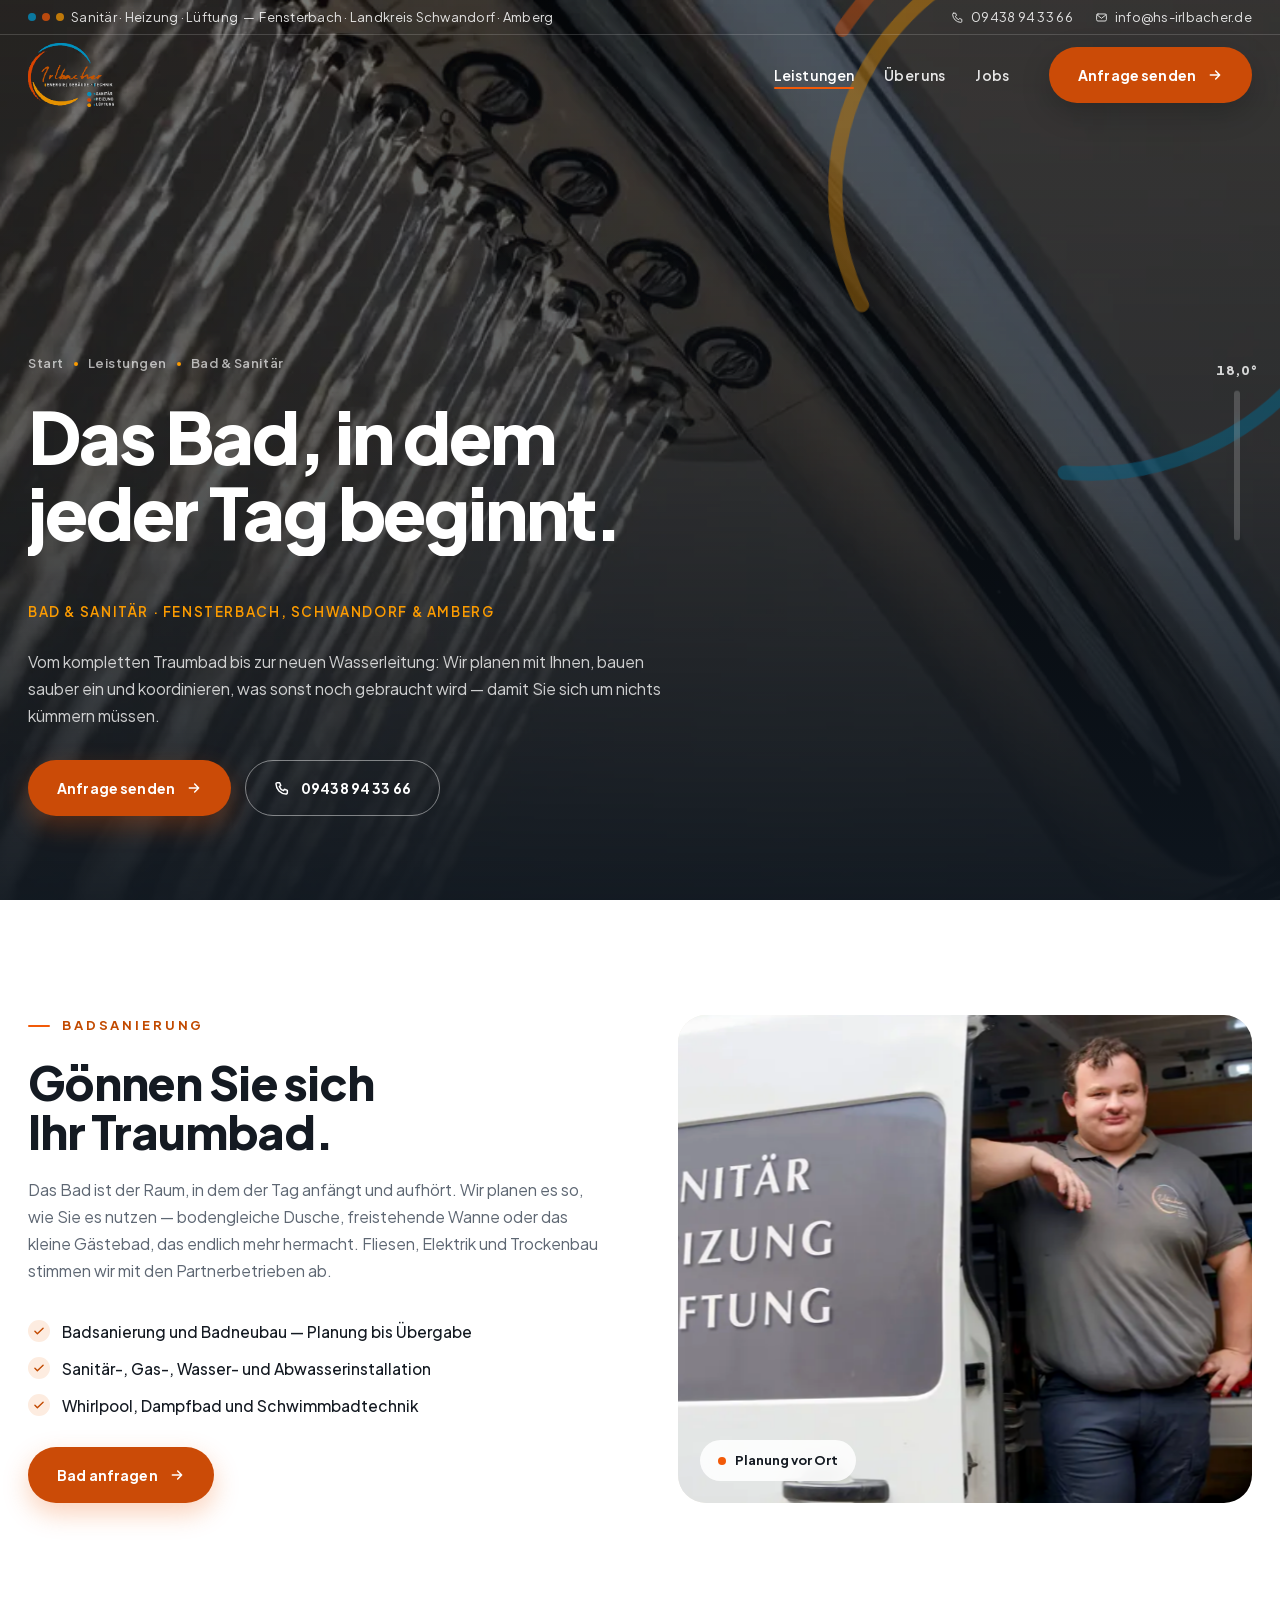
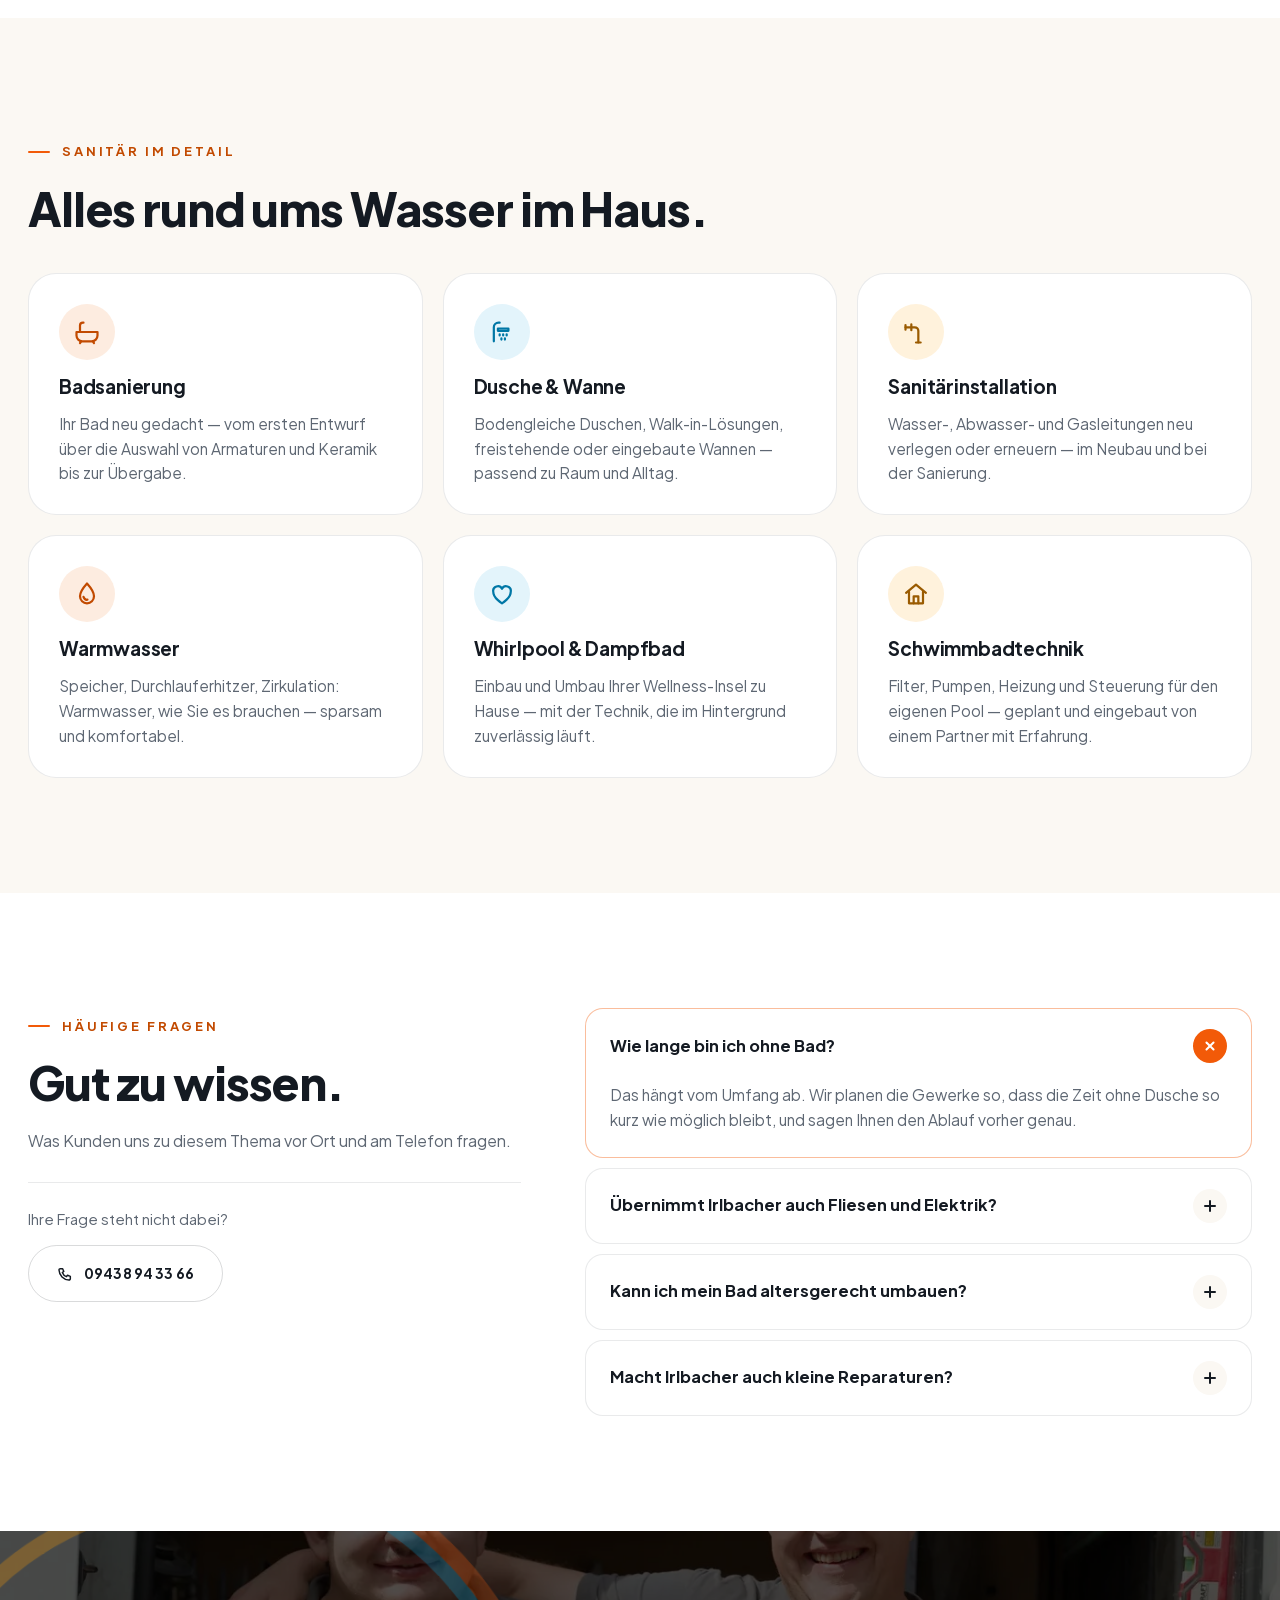
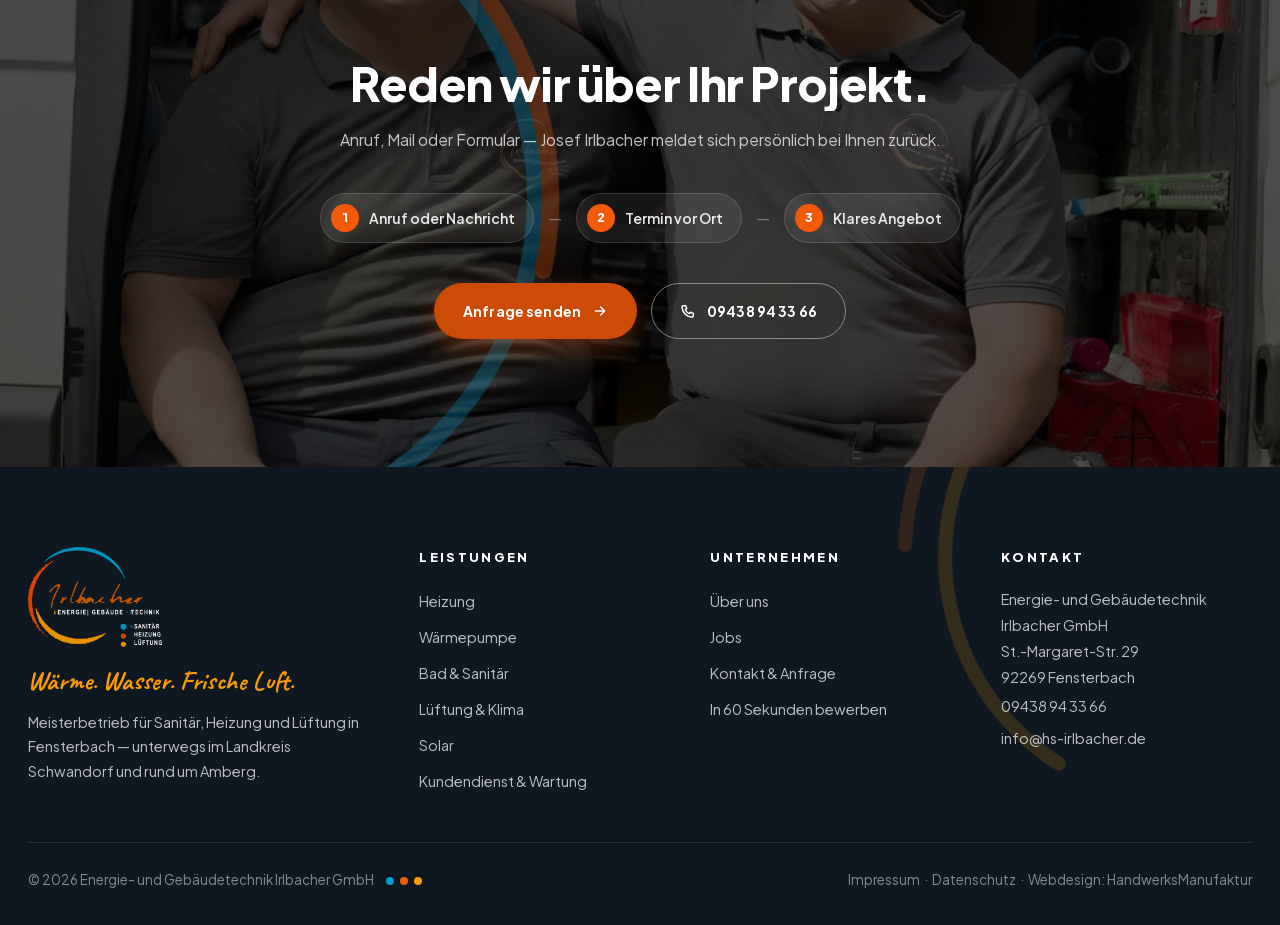
==== bad-sanitaer.html @ 14499683 "Kundenwunsch eingebaut: Livegang Energie & Gebäudetechnik Irlbacher" ====
<!DOCTYPE html>
<html lang="de" class="kein-js">
<head>
<meta charset="UTF-8">
<meta name="viewport" content="width=device-width, initial-scale=1.0">
<title>Badsanierung & Sanitär Fensterbach, Schwandorf | Irlbacher</title>
<meta name="description" content="Bad planen und sanieren, Sanitär-, Gas- und Wasserinstallation, Whirlpool, Dampfbad, Schwimmbadtechnik — Meisterbetrieb Irlbacher, Fensterbach bei Schwandorf.">
<link rel="canonical" href="https://www.hs-irlbacher.de/bad-sanitaer">
<meta property="og:url" content="https://www.hs-irlbacher.de/bad-sanitaer">
<meta property="og:title" content="Badsanierung & Sanitär Fensterbach, Schwandorf | Irlbacher">
<meta property="og:description" content="Bad planen und sanieren, Sanitär-, Gas- und Wasserinstallation, Whirlpool, Dampfbad, Schwimmbadtechnik — Meisterbetrieb Irlbacher, Fensterbach bei Schwandorf.">
<meta property="og:type" content="website">
<meta property="og:image" content="https://www.hs-irlbacher.de/assets/img/team-van.jpg">
<meta name="theme-color" content="#0F1720">
<link rel="icon" type="image/png" sizes="512x512" href="assets/img/favicon.png">
<link rel="apple-touch-icon" href="assets/img/favicon.png">
<link rel="preload" href="assets/fonts/plus-jakarta-sans-800-latin.woff2" as="font" type="font/woff2" crossorigin>  <!-- CLS 27.09.2026: Hero-Schriften vorladen, sonst rutscht der Hero beim Schriftwechsel 65 px -->
<link rel="preload" href="assets/fonts/plus-jakarta-sans-400-latin.woff2" as="font" type="font/woff2" crossorigin>
<link rel="preload" href="assets/fonts/plus-jakarta-sans-700-latin.woff2" as="font" type="font/woff2" crossorigin>
<link rel="preload" href="assets/fonts/caveat-700-latin.woff2" as="font" type="font/woff2" crossorigin>
<link rel="stylesheet" href="assets/fonts.css">
<link rel="stylesheet" href="styles.css">
<script type="application/ld+json">{"@context": "https://schema.org", "@type": ["HVACBusiness", "Plumber"], "name": "Energie- und Gebäudetechnik Irlbacher GmbH", "legalName": "Energie- und Gebäudetechnik Irlbacher GmbH", "vatID": "DE455767718", "url": "https://www.hs-irlbacher.de/", "telephone": "+49 9438 943366", "email": "info@hs-irlbacher.de", "image": "https://www.hs-irlbacher.de/assets/img/team-van.jpg", "address": {"@type": "PostalAddress", "streetAddress": "St.-Margaret-Str. 29", "postalCode": "92269", "addressLocality": "Fensterbach", "addressRegion": "Bayern", "addressCountry": "DE"}, "geo": {"@type": "GeoCoordinates", "latitude": 49.44, "longitude": 12.05}, "areaServed": [{"@type": "City", "name": "Fensterbach"}, {"@type": "City", "name": "Schwandorf"}, {"@type": "City", "name": "Amberg"}, {"@type": "City", "name": "Nabburg"}, {"@type": "City", "name": "Schwarzenfeld"}, {"@type": "City", "name": "Wernberg-Köblitz"}, {"@type": "City", "name": "Hirschau"}, {"@type": "City", "name": "Pfreimd"}], "openingHoursSpecification": [{"@type": "OpeningHoursSpecification", "dayOfWeek": ["Monday", "Tuesday", "Wednesday", "Thursday"], "opens": "07:00", "closes": "16:00"}, {"@type": "OpeningHoursSpecification", "dayOfWeek": "Friday", "opens": "07:00", "closes": "13:00"}], "knowsAbout": ["Heizung", "Wärmepumpe", "Sanitär", "Badsanierung", "Lüftung", "Klimatechnik", "Solarthermie", "Kundendienst"]}</script><script type="application/ld+json">{"@context": "https://schema.org", "@type": "FAQPage", "mainEntity": [{"@type": "Question", "name": "Wie lange bin ich ohne Bad?", "acceptedAnswer": {"@type": "Answer", "text": "Das hängt vom Umfang ab. Wir planen die Gewerke so, dass die Zeit ohne Dusche so kurz wie möglich bleibt, und sagen Ihnen den Ablauf vorher genau."}}, {"@type": "Question", "name": "Übernimmt Irlbacher auch Fliesen und Elektrik?", "acceptedAnswer": {"@type": "Answer", "text": "Wir koordinieren die Partnerbetriebe für Fliesen, Elektrik und Trockenbau, damit Sie einen Ansprechpartner haben. Die Sanitär- und Heizungsarbeiten machen wir selbst."}}, {"@type": "Question", "name": "Kann ich mein Bad altersgerecht umbauen?", "acceptedAnswer": {"@type": "Answer", "text": "Ja — bodengleiche Dusche, Haltegriffe, rutschhemmende Böden und passende Sitzhöhen planen wir mit ein, wenn Sie das möchten."}}, {"@type": "Question", "name": "Macht Irlbacher auch kleine Reparaturen?", "acceptedAnswer": {"@type": "Answer", "text": "Ja. Tropfender Hahn, defekte Spülung, verstopfter Abfluss — unser Kundendienst kommt auch für die kleinen Dinge."}}]}</script>
<script>try{if(sessionStorage.getItem('irl-wipe'))document.documentElement.classList.add('ankunft')}catch(e){}</script>
</head>
<body>
<div class="wipe" aria-hidden="true"></div>
<div class="thermo" aria-hidden="true"><b>18,0°</b><div class="thermo-rohr"><i></i></div></div>
<header>
  <div class="topbar"><div class="wrap">
    <span class="links"><span class="drei"><i style="background:var(--blau)"></i><i style="background:var(--orange)"></i><i style="background:var(--gelb)"></i></span>Sanitär · Heizung · Lüftung &nbsp;—&nbsp; Fensterbach · Landkreis Schwandorf · Amberg</span>
    <div class="rechts"><a href="tel:+499438943366"><svg viewBox="0 0 24 24" aria-hidden="true" class=""><path d="M5 4h3.5l1.7 4.2-2.2 1.6a10 10 0 0 0 6.2 6.2l1.6-2.2L20 15.5V19a2 2 0 0 1-2.1 2A15.5 15.5 0 0 1 3 6.1 2 2 0 0 1 5 4z"/></svg>09438 94 33 66</a><a href="mailto:info@hs-irlbacher.de"><svg viewBox="0 0 24 24" aria-hidden="true" class=""><rect x="3" y="5.5" width="18" height="13" rx="2.5"/><path d="m3.5 7 8.5 6.5L20.5 7"/></svg>info@hs-irlbacher.de</a></div>
  </div></div>
  <div class="wrap kopf">
    <a class="logo" href="./" aria-label="Energie- und Gebäudetechnik Irlbacher GmbH — Startseite"><img decoding="async" class="hell" src="assets/opt/img-logo-hell-480.webp" alt="" aria-hidden="true"><img decoding="async" class="dunkel" src="assets/opt/img-logo-480.webp" alt="Irlbacher — Energie · Gebäude · Technik, Fensterbach"></a>
    <nav class="haupt"><div class="hat-menu"><a href="leistungen" class="aktiv">Leistungen</a><div class="drop"><div class="drop-innen"><a href="heizung"><svg viewBox="0 0 24 24" aria-hidden="true" class=""><g class="flamme"><path d="M12 3c1.2 3.2 4.5 4.8 4.5 9.3A4.5 4.5 0 0 1 7.5 12.3c0-2.2 1.1-3.3 1.3-3.6.1 1.4.8 2.5 2 2.7C10.4 8.6 10 5.8 12 3z"/></g><path d="M10.6 16.4c0 1.2.6 2 1.4 2s1.4-.8 1.4-2c0-1-.9-1.9-1.4-2.6-.5.7-1.4 1.6-1.4 2.6z"/></svg><span>Heizung</span></a><a href="waermepumpe"><svg viewBox="0 0 24 24" aria-hidden="true" class=""><path d="M10 4.5a2 2 0 0 1 4 0v9.2a4 4 0 1 1-4 0z"/><path d="M12 9v6.5"/><circle cx="12" cy="17" r="1"/></svg><span>Wärmepumpe</span></a><a href="bad-sanitaer"><svg viewBox="0 0 24 24" aria-hidden="true" class=""><path d="M12 3s6 6.6 6 11a6 6 0 0 1-12 0c0-4.4 6-11 6-11z"/><path class="welle" d="M9 14.5c.6 1.8 2 2.6 3.4 2.4"/></svg><span>Bad &amp; Sanitär</span></a><a href="lueftung-klima"><svg viewBox="0 0 24 24" aria-hidden="true" class=""><path class="luft" d="M3 8h11.5a2.75 2.75 0 1 0-2.6-3.6"/><path class="luft" d="M3 12.5h15.5a2.75 2.75 0 1 1-2.6 3.6"/><path class="luft" d="M3 17h8"/></svg><span>Lüftung &amp; Klima</span></a><a href="solar"><svg viewBox="0 0 24 24" aria-hidden="true" class=""><circle cx="12" cy="12" r="4"/><path d="M12 2.5v2.2M12 19.3v2.2M2.5 12h2.2M19.3 12h2.2M5.3 5.3l1.5 1.5M17.2 17.2l1.5 1.5M5.3 18.7l1.5-1.5M17.2 6.8l1.5-1.5"/></svg><span>Solar</span></a><a href="kundendienst-wartung"><svg viewBox="0 0 24 24" aria-hidden="true" class=""><path d="M14.5 6.5a4 4 0 0 0-5.3 4.9L3 17.6 6.4 21l6.2-6.2a4 4 0 0 0 4.9-5.3l-2.7 2.7-2-2 2.7-2.7z"/></svg><span>Kundendienst &amp; Wartung</span></a><a class="drop-alle" href="leistungen">Alle Leistungen <svg viewBox="0 0 24 24" aria-hidden="true" class=""><path d="M5 12h14M13 6l6 6-6 6"/></svg></a></div></div></div><a href="ueber-uns">Über uns</a><a href="jobs">Jobs</a></nav>
    <button class="menu-knopf" aria-label="Menü" aria-expanded="false"><span></span><span></span></button>
    <a class="btn btn-orange" href="kontakt"><span>Anfrage senden</span><svg viewBox="0 0 24 24" aria-hidden="true" class=""><path d="M5 12h14M13 6l6 6-6 6"/></svg></a>
  </div>
</header>
<div class="menu-flaeche" hidden><a href="./">Start</a><a href="leistungen">Leistungen</a><div class="mob-leistungen"><a href="heizung">Heizung</a><a href="waermepumpe">Wärmepumpe</a><a href="bad-sanitaer">Bad &amp; Sanitär</a><a href="lueftung-klima">Lüftung &amp; Klima</a><a href="solar">Solar</a><a href="kundendienst-wartung">Kundendienst &amp; Wartung</a></div><a href="ueber-uns">Über uns</a><a href="jobs">Jobs</a><a class="cta" href="kontakt">Anfrage senden</a><div class="ring menu-ring"><svg viewBox="0 0 400 400" aria-hidden="true"><circle class="b" cx="200" cy="200" r="176" stroke-width="9" stroke-dasharray="464.5 1105.8" transform="rotate(-150 200 200)" data-bogen="0.42"/><circle class="o" cx="200" cy="200" r="184" stroke-width="9" stroke-dasharray="508.7 1156.1" transform="rotate(120 200 200)" data-bogen="0.44"/><circle class="g" cx="200" cy="200" r="158" stroke-width="9" stroke-dasharray="357.4 992.7" transform="rotate(60 200 200)" data-bogen="0.36"/></svg></div></div>
<div class="hero-u">
  <div class="hero-medien"><video poster="assets/opt/img-poster-bad-960.webp" muted loop playsinline autoplay preload="metadata"><source src="assets/opt/video-bad-m.mp4" media="(max-width: 760px)" type="video/mp4"><source src="assets/opt/video-bad.mp4" type="video/mp4"></video></div>
  <div class="ring"><svg viewBox="0 0 400 400" aria-hidden="true"><circle class="b" cx="200" cy="200" r="176" stroke-width="9" stroke-dasharray="464.5 1105.8" transform="rotate(-150 200 200)" data-bogen="0.42"/><circle class="o" cx="200" cy="200" r="184" stroke-width="9" stroke-dasharray="508.7 1156.1" transform="rotate(120 200 200)" data-bogen="0.44"/><circle class="g" cx="200" cy="200" r="158" stroke-width="9" stroke-dasharray="357.4 992.7" transform="rotate(60 200 200)" data-bogen="0.36"/></svg></div>
  <div class="wrap hero-inhalt">
    <nav class="krumen" aria-label="Sie sind hier"><a href="./">Start</a><i></i><a href="leistungen">Leistungen</a><i></i><span>Bad & Sanitär</span></nav>
    <h1>Das Bad, in dem jeder Tag&nbsp;beginnt.<span class="h1-ort">Bad & Sanitär · Fensterbach, Schwandorf & Amberg</span></h1>
    <p class="sub">Vom kompletten Traumbad bis zur neuen Wasserleitung: Wir planen mit Ihnen, bauen sauber ein und koordinieren, was sonst noch gebraucht wird — damit Sie sich um nichts kümmern müssen.</p>
    <div class="hero-cta"><a class="btn btn-orange" href="kontakt"><span>Anfrage senden</span><svg viewBox="0 0 24 24" aria-hidden="true" class=""><path d="M5 12h14M13 6l6 6-6 6"/></svg></a><a class="btn btn-linie" href="tel:+499438943366"><svg viewBox="0 0 24 24" aria-hidden="true" class=""><path d="M5 4h3.5l1.7 4.2-2.2 1.6a10 10 0 0 0 6.2 6.2l1.6-2.2L20 15.5V19a2 2 0 0 1-2.1 2A15.5 15.5 0 0 1 3 6.1 2 2 0 0 1 5 4z"/></svg><span>09438 94 33 66</span></a></div>
  </div>
</div>

<section><div class="wrap duo">
  <div class="rev"><span class="kicker">Badsanierung</span><h2>Gönnen Sie sich Ihr&nbsp;Traumbad.</h2><p class="sub" style="margin-bottom:14px">Das Bad ist der Raum, in dem der Tag anfängt und aufhört. Wir planen es so, wie Sie es nutzen — bodengleiche Dusche, freistehende Wanne oder das kleine Gästebad, das endlich mehr hermacht. Fliesen, Elektrik und Trockenbau stimmen wir mit den Partnerbetrieben ab.</p><ul class="haken"><li><svg viewBox="0 0 24 24" aria-hidden="true" class=""><path d="m5 12.5 4.2 4.2L19 7.2"/></svg>Badsanierung und Badneubau — Planung bis Übergabe</li><li><svg viewBox="0 0 24 24" aria-hidden="true" class=""><path d="m5 12.5 4.2 4.2L19 7.2"/></svg>Sanitär-, Gas-, Wasser- und Abwasserinstallation</li><li><svg viewBox="0 0 24 24" aria-hidden="true" class=""><path d="m5 12.5 4.2 4.2L19 7.2"/></svg>Whirlpool, Dampfbad und Schwimmbadtechnik</li></ul><div><a class="btn btn-orange" href="kontakt"><span>Bad anfragen</span><svg viewBox="0 0 24 24" aria-hidden="true" class=""><path d="M5 12h14M13 6l6 6-6 6"/></svg></a></div></div>
  <div class="duo-bild rev iris para"><div class="duo-marke"><i></i>Planung vor Ort</div><img decoding="async" srcset="assets/opt/img-van-tuer-640.webp 640w, assets/opt/img-van-tuer-960.webp 960w, assets/opt/img-van-tuer-1400.webp 1400w" sizes="(max-width: 760px) 100vw, 70vw" class="foto" src="assets/opt/img-van-tuer-1400.webp" alt="Matthias Zenger am Firmenwagen mit Sanitär-, Heizung- und Lüftung-Beschriftung — Irlbacher GmbH, Fensterbach"></div>
</div></section>
<section class="creme"><div class="wrap">
  <div class="rev" style="max-width:62ch;margin-bottom:40px"><span class="kicker">Sanitär im Detail</span><h2>Alles rund ums Wasser im&nbsp;Haus.</h2></div>
  <div class="karten"><div class="karte rev rev-0 "><div class="karte-icon"><svg viewBox="0 0 24 24" aria-hidden="true" class=""><path d="M3 12h18v3a5 5 0 0 1-5 5H8a5 5 0 0 1-5-5z"/><path d="M6 12V6.5A2.5 2.5 0 0 1 8.5 4H9M7 20l-1 1.5M17 20l1 1.5"/></svg></div><h3>Badsanierung</h3><p>Ihr Bad neu gedacht — vom ersten Entwurf über die Auswahl von Armaturen und Keramik bis zur Übergabe.</p></div><div class="karte rev rev-1 blau"><div class="karte-icon"><svg viewBox="0 0 24 24" aria-hidden="true" class=""><path d="M5 20V8a4 4 0 0 1 4-4h1"/><path d="M8.5 9h9v2h-9z"/><path d="M10 14v1M13 14v1M16 14v1M11.5 17.5v1M14.5 17.5v1"/></svg></div><h3>Dusche &amp;&nbsp;Wanne</h3><p>Bodengleiche Duschen, Walk-in-Lösungen, freistehende oder eingebaute Wannen — passend zu Raum und Alltag.</p></div><div class="karte rev rev-2 gelb"><div class="karte-icon"><svg viewBox="0 0 24 24" aria-hidden="true" class=""><path d="M3 8h8a3 3 0 0 1 3 3v10"/><path d="M3 6v4M12 21h4M8 5.5v5"/></svg></div><h3>Sanitärinstallation</h3><p>Wasser-, Abwasser- und Gasleitungen neu verlegen oder erneuern — im Neubau und bei der Sanierung.</p></div><div class="karte rev rev-0 "><div class="karte-icon"><svg viewBox="0 0 24 24" aria-hidden="true" class=""><path d="M12 3s6 6.6 6 11a6 6 0 0 1-12 0c0-4.4 6-11 6-11z"/><path class="welle" d="M9 14.5c.6 1.8 2 2.6 3.4 2.4"/></svg></div><h3>Warmwasser</h3><p>Speicher, Durchlauferhitzer, Zirkulation: Warmwasser, wie Sie es brauchen — sparsam und komfortabel.</p></div><div class="karte rev rev-1 blau"><div class="karte-icon"><svg viewBox="0 0 24 24" aria-hidden="true" class=""><path d="M12 20s-7.5-4.5-7.5-10A4 4 0 0 1 12 7.5 4 4 0 0 1 19.5 10c0 5.5-7.5 10-7.5 10z"/></svg></div><h3>Whirlpool &amp;&nbsp;Dampfbad</h3><p>Einbau und Umbau Ihrer Wellness-Insel zu Hause — mit der Technik, die im Hintergrund zuverlässig läuft.</p></div><div class="karte rev rev-2 gelb"><div class="karte-icon"><svg viewBox="0 0 24 24" aria-hidden="true" class=""><path d="m3.5 11 8.5-7 8.5 7"/><path d="M6 10v10h12V10"/><path d="M10 20v-6h4v6"/></svg></div><h3>Schwimmbadtechnik</h3><p>Filter, Pumpen, Heizung und Steuerung für den eigenen Pool — geplant und eingebaut von einem Partner mit Erfahrung.</p></div></div>
</div></section>

<section><div class="wrap faq-duo">
  <div class="faq-kopf rev"><span class="kicker">Häufige Fragen</span><h2>Gut zu&nbsp;wissen.</h2><p class="sub">Was Kunden uns zu diesem Thema vor Ort und am Telefon fragen.</p>
    <div class="faq-anruf"><p>Ihre Frage steht nicht dabei?</p><a class="btn btn-hell" href="tel:+499438943366"><svg viewBox="0 0 24 24" aria-hidden="true" class=""><path d="M5 4h3.5l1.7 4.2-2.2 1.6a10 10 0 0 0 6.2 6.2l1.6-2.2L20 15.5V19a2 2 0 0 1-2.1 2A15.5 15.5 0 0 1 3 6.1 2 2 0 0 1 5 4z"/></svg><span>09438 94 33 66</span></a></div></div>
  <div class="rev rev-1"><div class="faq"><div class="faq-eintrag auf"><button class="faq-frage" aria-expanded="true">Wie lange bin ich ohne Bad?<i></i></button><div class="faq-antwort"><p>Das hängt vom Umfang ab. Wir planen die Gewerke so, dass die Zeit ohne Dusche so kurz wie möglich bleibt, und sagen Ihnen den Ablauf vorher genau.</p></div></div><div class="faq-eintrag"><button class="faq-frage" aria-expanded="false">Übernimmt Irlbacher auch Fliesen und Elektrik?<i></i></button><div class="faq-antwort"><p>Wir koordinieren die Partnerbetriebe für Fliesen, Elektrik und Trockenbau, damit Sie einen Ansprechpartner haben. Die Sanitär- und Heizungsarbeiten machen wir selbst.</p></div></div><div class="faq-eintrag"><button class="faq-frage" aria-expanded="false">Kann ich mein Bad altersgerecht umbauen?<i></i></button><div class="faq-antwort"><p>Ja — bodengleiche Dusche, Haltegriffe, rutschhemmende Böden und passende Sitzhöhen planen wir mit ein, wenn Sie das möchten.</p></div></div><div class="faq-eintrag"><button class="faq-frage" aria-expanded="false">Macht Irlbacher auch kleine Reparaturen?<i></i></button><div class="faq-antwort"><p>Ja. Tropfender Hahn, defekte Spülung, verstopfter Abfluss — unser Kundendienst kommt auch für die kleinen Dinge.</p></div></div></div></div>
</div></section>
<div class="cta">
  <div class="cta-bg" style="background-image:url('assets/opt/img-team-sitzen-1400.webp')"></div>
  <div class="ring"><svg viewBox="0 0 400 400" aria-hidden="true"><circle class="b" cx="200" cy="200" r="176" stroke-width="9" stroke-dasharray="464.5 1105.8" transform="rotate(-150 200 200)" data-bogen="0.42"/><circle class="o" cx="200" cy="200" r="184" stroke-width="9" stroke-dasharray="508.7 1156.1" transform="rotate(120 200 200)" data-bogen="0.44"/><circle class="g" cx="200" cy="200" r="158" stroke-width="9" stroke-dasharray="357.4 992.7" transform="rotate(60 200 200)" data-bogen="0.36"/></svg></div>
  <div class="wrap rev">
    <h2>Reden wir über Ihr&nbsp;Projekt.</h2>
    <p class="sub">Anruf, Mail oder Formular — Josef Irlbacher meldet sich persönlich bei Ihnen zurück.</p>
    <div class="cta-schritte"><b><i>1</i>Anruf oder Nachricht</b><em>—</em><b><i>2</i>Termin vor Ort</b><em>—</em><b><i>3</i>Klares Angebot</b></div>
    <div class="cta-knoepfe"><a class="btn btn-orange" href="kontakt"><span>Anfrage senden</span><svg viewBox="0 0 24 24" aria-hidden="true" class=""><path d="M5 12h14M13 6l6 6-6 6"/></svg></a><a class="btn btn-linie" href="tel:+499438943366"><svg viewBox="0 0 24 24" aria-hidden="true" class=""><path d="M5 4h3.5l1.7 4.2-2.2 1.6a10 10 0 0 0 6.2 6.2l1.6-2.2L20 15.5V19a2 2 0 0 1-2.1 2A15.5 15.5 0 0 1 3 6.1 2 2 0 0 1 5 4z"/></svg><span>09438 94 33 66</span></a></div>
  </div>
</div>

<footer>
  <div class="ring"><svg viewBox="0 0 400 400" aria-hidden="true"><circle class="b" cx="200" cy="200" r="176" stroke-width="9" stroke-dasharray="464.5 1105.8" transform="rotate(-150 200 200)" data-bogen="0.42"/><circle class="o" cx="200" cy="200" r="184" stroke-width="9" stroke-dasharray="508.7 1156.1" transform="rotate(120 200 200)" data-bogen="0.44"/><circle class="g" cx="200" cy="200" r="158" stroke-width="9" stroke-dasharray="357.4 992.7" transform="rotate(60 200 200)" data-bogen="0.36"/></svg></div>
  <div class="wrap">
    <div class="footer-raster">
      <div>
        <div class="footer-logo"><img fetchpriority="low" decoding="async" src="assets/opt/img-logo-hell-480.webp" alt="Energie- und Gebäudetechnik Irlbacher GmbH"></div>
        <div class="footer-claim">Wärme. Wasser. Frische Luft.</div>
        <p class="footer-text">Meisterbetrieb für Sanitär, Heizung und Lüftung in Fensterbach — unterwegs im Landkreis Schwandorf und rund um Amberg.</p>
      </div>
      <div><div class="footer-titel">Leistungen</div><nav><a href="heizung">Heizung</a><a href="waermepumpe">Wärmepumpe</a><a href="bad-sanitaer">Bad &amp; Sanitär</a><a href="lueftung-klima">Lüftung &amp; Klima</a><a href="solar">Solar</a><a href="kundendienst-wartung">Kundendienst &amp; Wartung</a></nav></div>
      <div><div class="footer-titel">Unternehmen</div><nav><a href="ueber-uns">Über uns</a><a href="jobs">Jobs</a><a href="kontakt">Kontakt &amp; Anfrage</a><a href="https://irlbacher-gmbh.perspectivefunnel.com/anlagenmechaniker/" target="_blank" rel="noopener">In 60 Sekunden bewerben</a></nav></div>
      <div><div class="footer-titel">Kontakt</div><div class="footer-adresse">Energie- und Gebäudetechnik Irlbacher GmbH<br>St.-Margaret-Str. 29<br>92269 Fensterbach<br><a href="tel:+499438943366">09438 94 33 66</a><br><a href="mailto:info@hs-irlbacher.de">info@hs-irlbacher.de</a></div></div>
    </div>
    <div class="footer-unten">
      <div>© 2026 Energie- und Gebäudetechnik Irlbacher GmbH <span class="footer-drei"><i style="background:var(--blau)"></i><i style="background:var(--orange)"></i><i style="background:var(--gelb)"></i></span></div>
      <div><a href="impressum">Impressum</a> &nbsp;·&nbsp; <a href="datenschutz">Datenschutz</a> &nbsp;·&nbsp; <a href="https://handwerksmanufaktur.digital" target="_blank" rel="noopener">Webdesign: HandwerksManufaktur</a></div>
    </div>
  </div>
</footer>
<script src="main.js"></script>
</body>
</html>
---- assets/fonts.css ----
/* latin-ext */
@font-face {
  font-family: 'Caveat';
  font-style: normal;
  font-weight: 600;
  font-display: swap;
  src: url(fonts/caveat-600-latin-ext.woff2) format('woff2');
  unicode-range: U+0100-02BA, U+02BD-02C5, U+02C7-02CC, U+02CE-02D7, U+02DD-02FF, U+0304, U+0308, U+0329, U+1D00-1DBF, U+1E00-1E9F, U+1EF2-1EFF, U+2020, U+20A0-20AB, U+20AD-20C0, U+2113, U+2C60-2C7F, U+A720-A7FF;
}
/* latin */
@font-face {
  font-family: 'Caveat';
  font-style: normal;
  font-weight: 600;
  font-display: swap;
  src: url(fonts/caveat-600-latin.woff2) format('woff2');
  unicode-range: U+0000-00FF, U+0131, U+0152-0153, U+02BB-02BC, U+02C6, U+02DA, U+02DC, U+0304, U+0308, U+0329, U+2000-206F, U+20AC, U+2122, U+2191, U+2193, U+2212, U+2215, U+FEFF, U+FFFD;
}
/* latin-ext */
@font-face {
  font-family: 'Caveat';
  font-style: normal;
  font-weight: 700;
  font-display: swap;
  src: url(fonts/caveat-700-latin-ext.woff2) format('woff2');
  unicode-range: U+0100-02BA, U+02BD-02C5, U+02C7-02CC, U+02CE-02D7, U+02DD-02FF, U+0304, U+0308, U+0329, U+1D00-1DBF, U+1E00-1E9F, U+1EF2-1EFF, U+2020, U+20A0-20AB, U+20AD-20C0, U+2113, U+2C60-2C7F, U+A720-A7FF;
}
/* latin */
@font-face {
  font-family: 'Caveat';
  font-style: normal;
  font-weight: 700;
  font-display: swap;
  src: url(fonts/caveat-700-latin.woff2) format('woff2');
  unicode-range: U+0000-00FF, U+0131, U+0152-0153, U+02BB-02BC, U+02C6, U+02DA, U+02DC, U+0304, U+0308, U+0329, U+2000-206F, U+20AC, U+2122, U+2191, U+2193, U+2212, U+2215, U+FEFF, U+FFFD;
}
/* latin-ext */
@font-face {
  font-family: 'Plus Jakarta Sans';
  font-style: normal;
  font-weight: 400;
  font-display: swap;
  src: url(fonts/plus-jakarta-sans-400-latin-ext.woff2) format('woff2');
  unicode-range: U+0100-02BA, U+02BD-02C5, U+02C7-02CC, U+02CE-02D7, U+02DD-02FF, U+0304, U+0308, U+0329, U+1D00-1DBF, U+1E00-1E9F, U+1EF2-1EFF, U+2020, U+20A0-20AB, U+20AD-20C0, U+2113, U+2C60-2C7F, U+A720-A7FF;
}
/* latin */
@font-face {
  font-family: 'Plus Jakarta Sans';
  font-style: normal;
  font-weight: 400;
  font-display: swap;
  src: url(fonts/plus-jakarta-sans-400-latin.woff2) format('woff2');
  unicode-range: U+0000-00FF, U+0131, U+0152-0153, U+02BB-02BC, U+02C6, U+02DA, U+02DC, U+0304, U+0308, U+0329, U+2000-206F, U+20AC, U+2122, U+2191, U+2193, U+2212, U+2215, U+FEFF, U+FFFD;
}
/* latin-ext */
@font-face {
  font-family: 'Plus Jakarta Sans';
  font-style: normal;
  font-weight: 500;
  font-display: swap;
  src: url(fonts/plus-jakarta-sans-500-latin-ext.woff2) format('woff2');
  unicode-range: U+0100-02BA, U+02BD-02C5, U+02C7-02CC, U+02CE-02D7, U+02DD-02FF, U+0304, U+0308, U+0329, U+1D00-1DBF, U+1E00-1E9F, U+1EF2-1EFF, U+2020, U+20A0-20AB, U+20AD-20C0, U+2113, U+2C60-2C7F, U+A720-A7FF;
}
/* latin */
@font-face {
  font-family: 'Plus Jakarta Sans';
  font-style: normal;
  font-weight: 500;
  font-display: swap;
  src: url(fonts/plus-jakarta-sans-500-latin.woff2) format('woff2');
  unicode-range: U+0000-00FF, U+0131, U+0152-0153, U+02BB-02BC, U+02C6, U+02DA, U+02DC, U+0304, U+0308, U+0329, U+2000-206F, U+20AC, U+2122, U+2191, U+2193, U+2212, U+2215, U+FEFF, U+FFFD;
}
/* latin-ext */
@font-face {
  font-family: 'Plus Jakarta Sans';
  font-style: normal;
  font-weight: 600;
  font-display: swap;
  src: url(fonts/plus-jakarta-sans-600-latin-ext.woff2) format('woff2');
  unicode-range: U+0100-02BA, U+02BD-02C5, U+02C7-02CC, U+02CE-02D7, U+02DD-02FF, U+0304, U+0308, U+0329, U+1D00-1DBF, U+1E00-1E9F, U+1EF2-1EFF, U+2020, U+20A0-20AB, U+20AD-20C0, U+2113, U+2C60-2C7F, U+A720-A7FF;
}
/* latin */
@font-face {
  font-family: 'Plus Jakarta Sans';
  font-style: normal;
  font-weight: 600;
  font-display: swap;
  src: url(fonts/plus-jakarta-sans-600-latin.woff2) format('woff2');
  unicode-range: U+0000-00FF, U+0131, U+0152-0153, U+02BB-02BC, U+02C6, U+02DA, U+02DC, U+0304, U+0308, U+0329, U+2000-206F, U+20AC, U+2122, U+2191, U+2193, U+2212, U+2215, U+FEFF, U+FFFD;
}
/* latin-ext */
@font-face {
  font-family: 'Plus Jakarta Sans';
  font-style: normal;
  font-weight: 700;
  font-display: swap;
  src: url(fonts/plus-jakarta-sans-700-latin-ext.woff2) format('woff2');
  unicode-range: U+0100-02BA, U+02BD-02C5, U+02C7-02CC, U+02CE-02D7, U+02DD-02FF, U+0304, U+0308, U+0329, U+1D00-1DBF, U+1E00-1E9F, U+1EF2-1EFF, U+2020, U+20A0-20AB, U+20AD-20C0, U+2113, U+2C60-2C7F, U+A720-A7FF;
}
/* latin */
@font-face {
  font-family: 'Plus Jakarta Sans';
  font-style: normal;
  font-weight: 700;
  font-display: swap;
  src: url(fonts/plus-jakarta-sans-700-latin.woff2) format('woff2');
  unicode-range: U+0000-00FF, U+0131, U+0152-0153, U+02BB-02BC, U+02C6, U+02DA, U+02DC, U+0304, U+0308, U+0329, U+2000-206F, U+20AC, U+2122, U+2191, U+2193, U+2212, U+2215, U+FEFF, U+FFFD;
}
/* latin-ext */
@font-face {
  font-family: 'Plus Jakarta Sans';
  font-style: normal;
  font-weight: 800;
  font-display: swap;
  src: url(fonts/plus-jakarta-sans-800-latin-ext.woff2) format('woff2');
  unicode-range: U+0100-02BA, U+02BD-02C5, U+02C7-02CC, U+02CE-02D7, U+02DD-02FF, U+0304, U+0308, U+0329, U+1D00-1DBF, U+1E00-1E9F, U+1EF2-1EFF, U+2020, U+20A0-20AB, U+20AD-20C0, U+2113, U+2C60-2C7F, U+A720-A7FF;
}
/* latin */
@font-face {
  font-family: 'Plus Jakarta Sans';
  font-style: normal;
  font-weight: 800;
  font-display: swap;
  src: url(fonts/plus-jakarta-sans-800-latin.woff2) format('woff2');
  unicode-range: U+0000-00FF, U+0131, U+0152-0153, U+02BB-02BC, U+02C6, U+02DA, U+02DC, U+0304, U+0308, U+0329, U+2000-206F, U+20AC, U+2122, U+2191, U+2193, U+2212, U+2215, U+FEFF, U+FFFD;
}
---- styles.css ----
/* Energie- und Gebäudetechnik Irlbacher GmbH, Fensterbach · Website (HandwerksManufaktur 2026)
   Signatur: der Kreislauf — drei Bögen (Wasser · Wärme · Luft) aus dem Logo tragen die ganze Seite.
   Typo-DNA: handschriftliche Logotype → Caveat als Handschrift-Akzent, Plus Jakarta Sans als warme Grotesk.
   Formen rund wie das Signet, Flächen warm und hell, Farben exakt aus dem Logo. */

:root{
  --blau:#009AD0;  --blau-tief:#0077A6;  --blau-hell:#E3F4FB;
  --orange:#F25A08; --orange-tief:#C24A00; --orange-hell:#FDECE0; --orange-glut:#FF7A2A;
  --gelb:#FB9B00;  --gelb-hell:#FFF2DC;
  --nacht:#0F1720; --nacht-2:#162130; --nacht-3:#1F2D40;
  --creme:#FBF8F3; --sand:#F3EDE4; --weiss:#fff;
  --text:#141A22; --grau:#5E6773; --grau-hell:#9AA3AE;
  --kante:1px solid rgba(20,26,34,.09);
  --kante-dunkel:1px solid rgba(255,255,255,.1);
  --r:28px; --r-klein:18px;
  --ueb:.4s cubic-bezier(.22,1,.36,1);
  --ueb-schnell:.25s cubic-bezier(.22,1,.36,1);
  --feder:.85s cubic-bezier(.16,1,.3,1);
  --breite:1280px;
  --druck:1;
}
*{margin:0;padding:0;box-sizing:border-box}
html{scroll-behavior:smooth;-webkit-text-size-adjust:100%;overflow-x:clip}
body{font-family:'Plus Jakarta Sans',system-ui,-apple-system,sans-serif;color:var(--text);background:var(--weiss);line-height:1.6;-webkit-font-smoothing:antialiased;overflow-x:clip}
img,video{max-width:100%;display:block}
a{color:inherit;text-decoration:none}
button{font:inherit;cursor:pointer;border:none;background:none;color:inherit}
.wrap{width:100%;max-width:var(--breite);margin:0 auto;padding:0 28px}
.foto{filter:saturate(1.02) contrast(1.04)}
section{padding:clamp(72px,9vw,128px) 0;position:relative}
section.pt0{padding-top:0}
section.creme{background:var(--creme)}
section.sand{background:var(--sand)}
section.dunkel{background:var(--nacht);color:#fff}
section.dunkel h2,section.dunkel h3{color:#fff}
section.dunkel .sub{color:rgba(255,255,255,.72)}

/* ---------- Typo ---------- */
h1,h2,h3,.display,.zahl{font-family:'Plus Jakarta Sans',sans-serif;font-weight:800;line-height:1.06;color:var(--text)}
h1{font-size:clamp(34px,5.6vw,72px);letter-spacing:-.03em}
h1,h2,h3{text-wrap:balance;overflow-wrap:break-word;hyphens:manual}
p,li{text-wrap:pretty}
h2{font-size:clamp(27px,3.6vw,48px);letter-spacing:-.025em;margin:0 0 20px}
h3{font-size:clamp(17px,1.5vw,22px);letter-spacing:-.01em;line-height:1.25;font-weight:700}
p{font-size:clamp(15px,1.05vw,17px)}
.sub{font-size:clamp(16px,1.15vw,19px);color:var(--grau);max-width:62ch;line-height:1.7}
.hand{font-family:'Caveat',cursive;font-weight:700;color:var(--orange-tief);letter-spacing:0}
/* Handschrift-Kicker: der Gruß in der Logotype-Anmutung, darunter ein Strich, der sich zeichnet */
.kicker{display:inline-flex;align-items:center;gap:12px;font-size:13px;font-weight:700;letter-spacing:.22em;text-transform:uppercase;color:var(--orange-tief);margin-bottom:22px}
.kicker::before{content:"";width:22px;height:2px;border-radius:2px;background:var(--orange);flex:none}
.dunkel .kicker,.hero .kicker{color:var(--gelb)}
.hand-kicker{display:block;font-family:'Caveat',cursive;font-weight:700;font-size:clamp(24px,2.4vw,34px);color:var(--orange);line-height:1;margin-bottom:18px;position:relative;width:max-content;max-width:100%}
.hand-kicker svg{position:absolute;left:0;bottom:-8px;width:100%;height:10px;overflow:visible}
.hand-kicker svg path{fill:none;stroke:var(--gelb);stroke-width:2.4;stroke-linecap:round;stroke-dasharray:1;stroke-dashoffset:1;transition:stroke-dashoffset 1.1s cubic-bezier(.22,1,.36,1) .5s}
.da .hand-kicker svg path,.geladen .hero .hand-kicker svg path{stroke-dashoffset:0}
.dunkel .hand-kicker,.hero .hand-kicker{color:var(--gelb)}
.dunkel .hand-kicker svg path,.hero .hand-kicker svg path{stroke:rgba(255,255,255,.55)}

/* ---------- Thermostat: der Scroll-Fortschritt als Temperatur ---------- */
.thermo{position:fixed;right:22px;top:50%;transform:translateY(-50%);z-index:90;display:flex;flex-direction:column;align-items:center;gap:10px;pointer-events:none;opacity:0;transition:opacity .6s}
.geladen .thermo{opacity:1}
.thermo-rohr{width:6px;height:150px;border-radius:6px;background:rgba(20,26,34,.12);position:relative;overflow:hidden;backdrop-filter:blur(6px)}
.thermo-rohr i{position:absolute;left:0;right:0;bottom:0;height:var(--f,0%);border-radius:6px;background:linear-gradient(to top,var(--blau) 0%,var(--gelb) 55%,var(--orange) 100%);transition:height .15s linear}
.thermo b{font-size:13px;font-weight:800;letter-spacing:.04em;color:var(--grau);font-variant-numeric:tabular-nums;transition:color .3s}
.thermo.warm b{color:var(--orange-tief)}
.thermo.dunkel-bg .thermo-rohr{background:rgba(255,255,255,.18)}
.thermo.dunkel-bg b{color:rgba(255,255,255,.8)}

/* ---------- Header: Material, transparent über dem Hero, hell beim Scrollen ---------- */
header{position:fixed;inset:0 0 auto 0;z-index:100;color:#fff;transition:background var(--ueb),color var(--ueb),box-shadow var(--ueb)}
header::after{content:"";position:absolute;left:0;right:0;top:100%;height:24px;background:linear-gradient(rgba(20,26,34,.06),transparent);opacity:0;transition:opacity var(--ueb);pointer-events:none}
header.scrolled{background:rgba(255,255,255,.74);backdrop-filter:blur(18px) saturate(160%);color:var(--text)}
header.scrolled::after{opacity:1}
.topbar{border-bottom:1px solid rgba(255,255,255,.16);font-size:13px;letter-spacing:.02em;transition:border-color var(--ueb)}
header.scrolled .topbar{border-color:rgba(20,26,34,.08)}
.topbar .wrap{display:flex;justify-content:space-between;align-items:center;height:34px;gap:20px}
.topbar span,.topbar a{display:inline-flex;align-items:center;gap:7px;opacity:.85;white-space:nowrap}
.topbar a{min-height:44px;margin:-5px 0}
.topbar a:hover{opacity:1}
.topbar svg{width:13px;height:13px;fill:none;stroke:currentColor;stroke-width:1.8;stroke-linecap:round;stroke-linejoin:round}
.topbar .rechts{display:flex;gap:22px}
.topbar .drei{display:inline-flex;gap:6px;align-items:center}
.topbar .drei i{width:8px;height:8px;border-radius:50%;display:inline-block}
.kopf{display:flex;align-items:center;gap:32px;height:80px}
.logo{display:block;position:relative;padding:8px 0;margin:-8px 0}
.logo img{height:64px;width:auto;transition:opacity var(--ueb),transform var(--ueb)}
.logo img.hell{position:absolute;inset:8px auto auto 0}
header:not(.scrolled) .logo img.dunkel{opacity:0}
header.scrolled .logo img.hell{opacity:0}
.logo:hover img{transform:scale(1.03)}
nav.haupt{display:flex;gap:30px;margin-left:auto}
nav.haupt a{font-size:14px;font-weight:600;letter-spacing:.01em;position:relative;padding:8px 0;min-height:44px;display:inline-flex;align-items:center;white-space:nowrap;opacity:.88;transition:opacity var(--ueb)}
nav.haupt a::after{content:"";position:absolute;left:0;bottom:8px;width:100%;height:2px;border-radius:2px;background:var(--orange);transform:scaleX(0);transform-origin:right;transition:transform var(--ueb)}
nav.haupt a:hover{opacity:1}
nav.haupt a:hover::after,nav.haupt a.aktiv::after{transform:scaleX(1);transform-origin:left}
nav.haupt a.aktiv{opacity:1}
.kopf .btn{margin-left:8px}
header:not(.scrolled) .kopf .btn.btn-orange{box-shadow:0 10px 30px rgba(0,0,0,.2)}

/* Aufklappmenü Leistungen: einspaltig, nur Titel, Anker zum Menüpunkt, hängt am Hover UND am Fokus */
.hat-menu{position:relative;display:inline-flex}
.drop{position:absolute;left:50%;top:100%;transform:translateX(-50%) translateY(6px);padding-top:14px;opacity:0;visibility:hidden;transition:opacity var(--ueb),transform var(--ueb),visibility var(--ueb);z-index:120}
.drop-innen{position:relative;background:#fff;color:var(--text);border-radius:var(--r-klein);border:var(--kante);box-shadow:0 30px 60px -20px rgba(20,26,34,.3);padding:10px;min-width:280px;display:grid;gap:2px}
.drop-innen::before{content:"";position:absolute;left:50%;top:-7px;width:14px;height:14px;background:#fff;border-left:var(--kante);border-top:var(--kante);transform:translateX(-50%) rotate(45deg)}
.hat-menu:hover .drop,.hat-menu:focus-within .drop{opacity:1;visibility:visible;transform:translateX(-50%) translateY(0)}
nav.haupt .drop a{display:flex;align-items:center;gap:12px;padding:10px 14px;min-height:44px;border-radius:12px;color:var(--text);opacity:1;font-size:14.5px;font-weight:600;white-space:nowrap}
nav.haupt .drop a::after{display:none}
nav.haupt .drop a:hover{background:var(--creme)}
nav.haupt .drop a svg{width:20px;height:20px;fill:none;stroke:var(--orange-tief);stroke-width:1.9;stroke-linecap:round;stroke-linejoin:round;flex:none}
nav.haupt .drop a.drop-alle{margin-top:6px;border-top:var(--kante);border-radius:0 0 12px 12px;color:var(--orange-tief);justify-content:space-between}
.mob-leistungen{display:grid;padding-left:18px;border-left:2px solid rgba(255,255,255,.14);margin:4px 0 8px}
.menu-flaeche .mob-leistungen a{font-size:clamp(16px,4.4vw,20px);font-weight:600;padding:10px 0;border-bottom:none;color:rgba(255,255,255,.82)}

/* Mobil-Menü */
.menu-knopf{display:none;margin-left:auto;width:44px;height:44px;position:relative;z-index:110}
.menu-knopf span{position:absolute;left:11px;width:22px;height:2px;border-radius:2px;background:currentColor;transition:transform var(--ueb),opacity var(--ueb)}
.menu-knopf span:nth-child(1){top:17px}
.menu-knopf span:nth-child(2){top:25px}
body.menu-auf header{color:#fff;background:transparent;backdrop-filter:none}
body.menu-auf header .logo img.dunkel{opacity:0}
body.menu-auf header .logo img.hell{opacity:1}
body.menu-auf .menu-knopf span:nth-child(1){transform:translateY(4px) rotate(45deg)}
body.menu-auf .menu-knopf span:nth-child(2){transform:translateY(-4px) rotate(-45deg)}
.menu-flaeche{position:fixed;inset:0;z-index:99;background:var(--nacht);display:flex;flex-direction:column;justify-content:center;gap:4px;padding:0 28px;opacity:0;visibility:hidden;transition:opacity var(--ueb),visibility var(--ueb)}
.menu-flaeche[hidden]{display:none}
body.menu-auf .menu-flaeche{opacity:1;visibility:visible}
.menu-flaeche a{font-size:clamp(22px,6vw,34px);font-weight:800;letter-spacing:-.02em;color:#fff;padding:14px 0;border-bottom:1px solid rgba(255,255,255,.09);opacity:0;transform:translateY(14px);transition:opacity .5s,transform .5s}
.menu-flaeche a.cta{color:var(--gelb)}
body.menu-auf .menu-flaeche a{opacity:1;transform:none}
body.menu-auf .menu-flaeche a:nth-child(1){transition-delay:.06s}.menu-flaeche{overflow-y:auto;justify-content:flex-start;padding-top:130px;padding-bottom:40px}
body.menu-auf .menu-flaeche a:nth-child(2){transition-delay:.11s}
body.menu-auf .menu-flaeche a:nth-child(3){transition-delay:.16s}
body.menu-auf .menu-flaeche a:nth-child(4){transition-delay:.21s}
body.menu-auf .menu-flaeche a:nth-child(5){transition-delay:.26s}
body.menu-auf .menu-flaeche a:nth-child(6){transition-delay:.31s}
.menu-ring{position:absolute;right:-30vw;bottom:-30vw;width:90vw;height:90vw;opacity:.35;pointer-events:none}

/* ---------- Knöpfe (Pills, Druck-Feedback, Glanz) ---------- */
.btn{display:inline-flex;align-items:center;justify-content:center;gap:11px;font-size:14px;font-weight:700;letter-spacing:.01em;padding:16px 28px;border-radius:999px;border:1.5px solid transparent;position:relative;overflow:hidden;white-space:nowrap;transition:transform var(--ueb-schnell),color var(--ueb),border-color var(--ueb),background var(--ueb),box-shadow var(--ueb)}
.btn span{position:relative;z-index:2}
.btn svg{width:16px;height:16px;fill:none;stroke:currentColor;stroke-width:2.2;stroke-linecap:round;stroke-linejoin:round;position:relative;z-index:2;transition:transform var(--ueb)}
.btn:hover svg{transform:translateX(4px)}
.btn::after{content:"";position:absolute;top:-40%;bottom:-40%;left:-30%;width:40%;background:linear-gradient(100deg,transparent,rgba(255,255,255,.45),transparent);transform:translateX(-160%) skewX(-18deg);transition:transform .7s cubic-bezier(.22,1,.36,1);z-index:1}
.btn:hover::after{transform:translateX(420%) skewX(-18deg)}
.btn:active{transform:scale(.97);transition-duration:.1s}
.btn-orange{background:var(--orange);color:#fff;box-shadow:0 10px 26px rgba(242,90,8,.28)}
.btn-orange:hover{background:var(--orange-glut);transform:translateY(-2px);box-shadow:0 14px 32px rgba(242,90,8,.34)}
.btn-dunkel{background:var(--nacht);color:#fff}
.btn-dunkel:hover{background:var(--nacht-3);transform:translateY(-2px)}
.btn-hell{border-color:rgba(20,26,34,.16);color:var(--text);background:transparent}
.btn-hell:hover{border-color:var(--orange);color:var(--orange-tief);transform:translateY(-2px)}
.btn-linie{border-color:rgba(255,255,255,.45);color:#fff}
.btn-linie:hover{border-color:#fff;background:rgba(255,255,255,.1);transform:translateY(-2px)}
.btn-weiss{background:#fff;color:var(--text)}
.btn-weiss:hover{transform:translateY(-2px);box-shadow:0 12px 30px rgba(0,0,0,.18)}

/* ---------- Ring: die drei Bögen des Logos, groß ---------- */
.ring{position:absolute;pointer-events:none}
.ring svg{width:100%;height:100%;overflow:visible;transform:rotate(calc(var(--p,0) * 140deg));transition:transform .08s linear;will-change:transform}
.ring circle{fill:none;stroke-linecap:round}
.ring .b{stroke:var(--blau)} .ring .o{stroke:var(--orange)} .ring .g{stroke:var(--gelb)}
.ring .punkt{fill:var(--blau);stroke:none}

/* ---------- HERO (Start) ---------- */
.hero{position:relative;min-height:100svh;display:flex;align-items:center;overflow:hidden;background:var(--nacht);color:#fff}
.hero-medien{position:absolute;inset:0}
.hero-medien img,.hero-medien video{position:absolute;inset:0;width:100%;height:100%;object-fit:cover;object-position:var(--pos-d,center 35%);filter:saturate(.92) contrast(1.06) brightness(.66)}
.hero-medien img{transform:scale(1.1);transition:transform 14s cubic-bezier(.2,.6,.3,1)}
.geladen .hero-medien img{transform:scale(1)}
.hero::after{content:"";position:absolute;inset:0;pointer-events:none;background:linear-gradient(100deg,rgba(15,23,32,.9) 0%,rgba(15,23,32,.62) 45%,rgba(15,23,32,.22) 100%),linear-gradient(to top,rgba(15,23,32,.85) 0%,transparent 40%)}
.hero-inhalt{position:relative;z-index:2;padding-top:170px;padding-bottom:clamp(70px,9vw,120px);width:100%}
.hero h1{color:#fff;max-width:15ch;margin-bottom:26px}
.hero h1 em{font-style:normal;color:var(--gelb)}
.hero .sub{color:rgba(255,255,255,.78);margin-bottom:38px;max-width:52ch}
.hero-cta{display:flex;gap:14px;flex-wrap:wrap}
.hero .ring{right:-14vw;top:50%;width:min(62vw,880px);height:min(62vw,880px);transform:translateY(-50%);z-index:1;opacity:.9;filter:drop-shadow(0 20px 60px rgba(0,0,0,.35))}
.hero .ring svg{transform:rotate(calc(-18deg + var(--p,0) * 120deg))}
.hero-runter{position:absolute;left:50%;bottom:30px;transform:translateX(-50%);z-index:3;display:flex;flex-direction:column;align-items:center;gap:8px;font-size:13px;font-weight:700;letter-spacing:.26em;text-transform:uppercase;color:rgba(255,255,255,.6)}
.hero-runter i{width:1px;height:40px;background:linear-gradient(rgba(255,255,255,.7),transparent);display:block;position:relative;overflow:hidden}
.hero-runter i::after{content:"";position:absolute;left:0;top:-100%;width:100%;height:100%;background:var(--gelb);animation:tropfen 2.2s ease-in-out infinite}
@keyframes tropfen{0%{top:-100%}60%,100%{top:100%}}
/* Wort-Aufstieg in der H1 */
.wort{display:inline-block;overflow:hidden;vertical-align:bottom;padding-bottom:.08em;margin-bottom:-.08em}
.wort i{display:inline-block;font-style:inherit;transform:translateY(108%);transition:transform var(--feder)}
.da .wort i,.wort.da i{transform:none}
.wort:nth-child(1) i{transition-delay:.02s}.wort:nth-child(2) i{transition-delay:.07s}.wort:nth-child(3) i{transition-delay:.12s}.wort:nth-child(4) i{transition-delay:.17s}.wort:nth-child(5) i{transition-delay:.22s}.wort:nth-child(6) i{transition-delay:.27s}.wort:nth-child(7) i{transition-delay:.32s}.wort:nth-child(8) i{transition-delay:.37s}.wort:nth-child(n+9) i{transition-delay:.42s}
/* Scroll-Scrub: der Hero-Inhalt hebt sich, das Bild bleibt liegen */
.hero-inhalt{transform:translate3d(0,calc(var(--p,0) * -80px),0);opacity:calc(1 - var(--p,0) * 1.15)}

/* ---------- Unterseiten-Hero ---------- */
.hero-u{position:relative;min-height:100svh;display:flex;align-items:flex-end;overflow:hidden;background:var(--nacht);color:#fff}
.hero-u .hero-medien img,.hero-u .hero-medien video{filter:saturate(.9) contrast(1.06) brightness(.6);object-position:var(--pos-d,center 30%)}
.hero-u::after{content:"";position:absolute;inset:0;pointer-events:none;background:linear-gradient(to top,rgba(15,23,32,.92) 0%,rgba(15,23,32,.45) 50%,rgba(15,23,32,.25) 100%)}
.hero-u .hero-inhalt{padding-top:190px;padding-bottom:clamp(56px,7vw,84px)}
.hero-u h1{color:#fff;max-width:18ch;margin-bottom:22px}
.h1-ort{display:block;font-size:clamp(13px,1.05vw,16px);font-weight:600;letter-spacing:.12em;text-transform:uppercase;color:var(--gelb);margin-top:16px}
.wort:has(.h1-ort){display:block}
.hero-u .sub{color:rgba(255,255,255,.78);margin-bottom:30px}
.hero-u .ring{right:-10vw;top:-10vw;width:min(50vw,640px);height:min(50vw,640px);opacity:.55}
.krumen{display:flex;gap:10px;align-items:center;font-size:13px;font-weight:600;letter-spacing:.04em;color:rgba(255,255,255,.65);margin-bottom:24px;flex-wrap:wrap}
.krumen a{display:inline-flex;align-items:center;min-height:44px;margin:-13px 0}
.krumen a:hover{color:#fff}
.krumen i{width:4px;height:4px;border-radius:50%;background:var(--gelb)}

/* ---------- Drei Gewerke ---------- */
.gewerke{display:grid;grid-template-columns:repeat(3,1fr);gap:22px;margin-top:52px}
.gewerk{--c:var(--blau);--ch:var(--blau-hell);position:relative;display:flex;flex-direction:column;gap:18px;padding:36px 32px 34px;border-radius:var(--r);background:var(--creme);border:var(--kante);overflow:hidden;transition:transform var(--ueb),box-shadow var(--ueb),border-color var(--ueb);transform:perspective(900px) rotateX(var(--rx,0deg)) rotateY(var(--ry,0deg))}
.gewerk::before{content:"";position:absolute;inset:auto -30% -55% auto;width:70%;aspect-ratio:1;border-radius:50%;background:var(--ch);transition:transform .7s cubic-bezier(.22,1,.36,1);transform:scale(.7)}
.gewerk:hover{box-shadow:0 30px 60px -20px rgba(20,26,34,.22);border-color:transparent}
.gewerk:hover::before{transform:scale(1.25)}
.gewerk>*{position:relative;z-index:1}
.gewerk-nr{font-size:13px;font-weight:800;letter-spacing:.2em;color:var(--ct,var(--c));display:flex;align-items:center;gap:10px}
.gewerk-nr::after{content:"";height:1px;flex:1;background:var(--c);opacity:.35}
.gewerk-icon{width:84px;height:84px;border-radius:50%;background:#fff;display:grid;place-items:center;box-shadow:0 12px 30px -12px rgba(20,26,34,.25);color:var(--c)}
.gewerk-icon svg{width:44px;height:44px;fill:none;stroke:currentColor;stroke-width:1.9;stroke-linecap:round;stroke-linejoin:round;overflow:visible}
.gewerk h3{font-size:clamp(22px,1.9vw,28px)}
.gewerk p{color:var(--grau)}
.gewerk ul{list-style:none;display:grid;gap:8px;margin-top:4px}
.gewerk li{display:flex;align-items:center;gap:10px;font-size:14.5px;font-weight:500}
.gewerk li::before{content:"";width:6px;height:6px;border-radius:50%;background:var(--c);flex:none}
.gewerk-mehr{margin-top:auto;padding-top:10px;display:inline-flex;align-items:center;gap:8px;font-weight:700;color:var(--ct,var(--c));font-size:14px}
.gewerk-mehr svg{width:16px;height:16px;fill:none;stroke:currentColor;stroke-width:2.2;stroke-linecap:round;transition:transform var(--ueb)}
.gewerk:hover .gewerk-mehr svg{transform:translateX(5px)}
/* Icon-Leben: Tropfen mit Ringen, Flamme atmet, Luft zieht */
.gewerk .welle{stroke-dasharray:4 5;animation:wellen 3s linear infinite}
@keyframes wellen{to{stroke-dashoffset:-18}}
.gewerk .flamme{transform-origin:50% 90%;animation:flackern 1.8s ease-in-out infinite alternate}
@keyframes flackern{from{transform:scaleY(.94) scaleX(1.02)}to{transform:scaleY(1.05) scaleX(.97)}}
.gewerk .luft{stroke-dasharray:14 40;animation:ziehen 2.6s linear infinite}
.gewerk .luft:nth-child(2){animation-delay:-.9s}.gewerk .luft:nth-child(3){animation-delay:-1.7s}
@keyframes ziehen{to{stroke-dashoffset:-54}}

/* ---------- Duo (Text + Bild), Iris-Reveal wie ein Tropfen ---------- */
.duo{display:grid;grid-template-columns:1fr 1fr;gap:clamp(36px,6vw,90px);align-items:stretch}
.duo>:not(.duo-bild){display:flex;flex-direction:column;justify-content:center}
.duo-bild{position:relative;border-radius:var(--r);overflow:hidden;min-height:clamp(320px,32vw,440px);transform:translateZ(0);background:var(--sand)}
.duo-bild img{position:absolute;inset:0;width:100%;height:100%;object-fit:cover}
.para img{will-change:transform;transform:scale(1.12)}
.iris{clip-path:circle(0% at 50% 50%);transition:clip-path 1.4s cubic-bezier(.22,1,.36,1)}
.iris.da{clip-path:circle(75% at 50% 50%)}
.duo-marke{position:absolute;left:22px;bottom:22px;z-index:2;background:rgba(255,255,255,.86);backdrop-filter:blur(10px);border-radius:999px;padding:10px 18px;font-size:13px;font-weight:700;display:inline-flex;align-items:center;gap:9px;color:var(--text)}
.duo-marke i{width:8px;height:8px;border-radius:50%;background:var(--orange)}
.duo-hand{position:absolute;right:26px;top:22px;z-index:2;font-family:'Caveat',cursive;font-weight:700;font-size:clamp(22px,2vw,30px);color:#fff;text-shadow:0 2px 14px rgba(0,0,0,.4);transform:rotate(-6deg)}
.haken{list-style:none;display:grid;gap:12px;margin:22px 0 28px}
.haken li{display:flex;gap:12px;align-items:flex-start;font-size:15.5px;font-weight:500}
.haken svg{width:22px;height:22px;flex:none;border-radius:50%;background:var(--orange-hell);padding:4px;fill:none;stroke:var(--orange-tief);stroke-width:2.4;stroke-linecap:round;stroke-linejoin:round}
.dunkel .haken svg{background:rgba(255,255,255,.12);stroke:var(--gelb)}

/* ---------- Kreislauf: das Rohr füllt sich, Ventile schalten ---------- */
.kreislauf{position:relative;margin-top:60px}
.rohr{position:absolute;left:50%;top:0;height:100%;width:120px;transform:translateX(-50%);pointer-events:none}
.rohr svg{width:100%;height:100%;overflow:visible}
.rohr path{fill:none;stroke-width:8;stroke-linecap:round;stroke-linejoin:round}
.rohr .grund{stroke:rgba(20,26,34,.08)}
.rohr .fluss{stroke:url(#fluss-verlauf);stroke-dasharray:var(--len,1000);stroke-dashoffset:calc(var(--len,1000) * (1 - var(--p,0)));transition:stroke-dashoffset .1s linear}
.schritte{display:grid;gap:clamp(40px,6vw,80px);position:relative;z-index:1}
.schritt{display:grid;grid-template-columns:1fr 120px 1fr;align-items:center;gap:0}
.schritt-karte{background:#fff;border:var(--kante);border-radius:var(--r);padding:32px 34px;box-shadow:0 20px 50px -30px rgba(20,26,34,.18);transition:transform var(--ueb),box-shadow var(--ueb)}
.schritt:nth-child(odd) .schritt-karte{grid-column:1}
.schritt:nth-child(even) .schritt-karte{grid-column:3}
.schritt-karte h3{margin-bottom:8px;display:flex;align-items:center;gap:12px}
.schritt-karte p{color:var(--grau);font-size:15.5px}
.schritt-karte .dauer{display:inline-flex;margin-top:14px;font-size:13px;font-weight:700;letter-spacing:.12em;text-transform:uppercase;color:#00658D;background:var(--blau-hell);border-radius:999px;padding:7px 12px}
.ventil{grid-column:2;width:54px;height:54px;border-radius:50%;background:#fff;border:3px solid rgba(20,26,34,.1);display:grid;place-items:center;margin:0 auto;font-weight:800;font-size:15px;color:var(--grau);transition:border-color .5s,color .5s,box-shadow .5s,transform .5s;position:relative;z-index:2}
.ventil.an{border-color:var(--orange);color:var(--orange-tief);box-shadow:0 0 0 8px rgba(242,90,8,.14);transform:scale(1.08)}
.ventil.an.blau{border-color:var(--blau);color:var(--blau-tief);box-shadow:0 0 0 8px rgba(0,154,208,.14)}
.schritt-bild{grid-column:3;border-radius:var(--r);overflow:hidden;aspect-ratio:16/10;transform:translateZ(0)}
.schritt:nth-child(even) .schritt-bild{grid-column:1}
.schritt-bild img{width:100%;height:100%;object-fit:cover}

/* ---------- Statement: Wort für Wort beim Scrollen ---------- */
.statement{position:relative;overflow:hidden;background:var(--nacht);min-height:clamp(420px,62vh,640px);display:flex;align-items:center;--p:0}
.statement-bg{position:absolute;inset:0;background-size:cover;background-position:center 30%;filter:saturate(.8) brightness(.38);transform:translate3d(0,calc((var(--p) - .5) * -90px),0) scale(1.18);will-change:transform}
.statement .wrap{position:relative;z-index:2;text-align:center}
.statement h2{color:#fff;max-width:24ch;margin:0 auto;font-size:clamp(28px,4.2vw,58px)}
.statement h2 i{font-style:normal;opacity:clamp(.14, var(--p) * var(--n,8) - var(--i,0), 1)} /* Skill scroll-text: Ruhe blass wie am Anfang (Noah, 22.09.2026 abends), Wort i voll bei p·n ≥ i+1 */
.statement h2 i.warm{color:var(--gelb)}
html.kein-js .statement h2 i{opacity:1}
.statement .vorzeile{display:block;font-family:'Caveat',cursive;font-weight:700;font-size:clamp(22px,2.2vw,32px);color:var(--gelb);margin-bottom:22px}

/* ---------- Zahlen ---------- */
.zahlen{display:grid;grid-template-columns:repeat(4,1fr);gap:20px}
.zahl-kachel{padding:32px 30px;border-radius:var(--r);background:rgba(255,255,255,.05);border:var(--kante-dunkel);transition:transform var(--ueb),background var(--ueb)}
.zahl-kachel:hover{transform:translateY(-4px);background:rgba(255,255,255,.08)}
.zahl{display:block;font-size:clamp(40px,4.4vw,62px);letter-spacing:-.04em;color:#fff;line-height:1;margin-bottom:14px;font-variant-numeric:tabular-nums}
.zahl em{font-style:normal;font-size:.5em;color:var(--gelb);letter-spacing:0;margin-left:6px;font-weight:700}
.zahl-kachel p{color:rgba(255,255,255,.72);font-size:15px}
.zahl-kachel i{display:block;width:34px;height:3px;border-radius:3px;margin-bottom:22px}
.zahl-kachel:nth-child(1) i{background:var(--blau)}.zahl-kachel:nth-child(2) i{background:var(--orange)}.zahl-kachel:nth-child(3) i{background:var(--gelb)}.zahl-kachel:nth-child(4) i{background:#fff}

/* ---------- Galerie: waagrechter Lauf mit Schnapp ---------- */
.lauf{display:flex;gap:18px;overflow-x:auto;scroll-snap-type:x mandatory;padding:8px 28px 28px;margin:0 -28px;scrollbar-width:none;cursor:grab}
.lauf::-webkit-scrollbar{display:none}
.lauf.zieht{cursor:grabbing;scroll-snap-type:none}
.lauf-item{flex:0 0 clamp(260px,32vw,440px);aspect-ratio:4/5;border-radius:var(--r);overflow:hidden;position:relative;scroll-snap-align:start;transform:translateZ(0);background:var(--sand)}
.lauf-item img{width:100%;height:100%;object-fit:cover;transition:transform .9s cubic-bezier(.22,1,.36,1)}
.lauf-item:hover img{transform:scale(1.05)}
.lauf-item b{position:absolute;left:18px;bottom:18px;right:18px;color:#fff;font-size:15px;font-weight:700;text-shadow:0 2px 12px rgba(0,0,0,.5);z-index:2}
.lauf-item::after{content:"";position:absolute;inset:0;background:linear-gradient(to top,rgba(15,23,32,.6),transparent 45%)}
.lauf-item.breit{flex-basis:clamp(340px,46vw,640px);aspect-ratio:3/2.4}
.lauf-hinweis{display:flex;gap:10px;align-items:center;font-size:13px;font-weight:600;color:var(--grau);letter-spacing:.06em;text-transform:uppercase;margin-top:8px}
.lauf-hinweis svg{width:18px;height:18px;fill:none;stroke:currentColor;stroke-width:2;stroke-linecap:round}

/* ---------- Karten (Leistungen im Detail) ---------- */
.karten{display:grid;grid-template-columns:repeat(3,1fr);gap:20px}
.karte{padding:30px 30px 28px;border-radius:var(--r);background:#fff;border:var(--kante);display:flex;flex-direction:column;gap:14px;transition:transform var(--ueb),box-shadow var(--ueb)}
.karte:hover{transform:translateY(-5px);box-shadow:0 26px 50px -24px rgba(20,26,34,.22)}
.karte-icon{width:56px;height:56px;border-radius:50%;background:var(--orange-hell);color:var(--orange-tief);display:grid;place-items:center}
.karte-icon svg{width:28px;height:28px;fill:none;stroke:currentColor;stroke-width:1.9;stroke-linecap:round;stroke-linejoin:round}
.karte.blau .karte-icon{background:var(--blau-hell);color:var(--blau-tief)}
.karte.gelb .karte-icon{background:var(--gelb-hell);color:#9A5B00}
.karte p{color:var(--grau);font-size:15.5px}
.dunkel .karte{background:rgba(255,255,255,.05);border-color:rgba(255,255,255,.1)}
.dunkel .karte p{color:rgba(255,255,255,.7)}
.karte-bild{border-radius:var(--r);overflow:hidden;background:#fff;border:var(--kante);display:flex;flex-direction:column;transition:transform var(--ueb),box-shadow var(--ueb)}
.karte-bild:hover{transform:translateY(-5px);box-shadow:0 26px 50px -24px rgba(20,26,34,.22)}
.karte-bild .bild{aspect-ratio:4/3;overflow:hidden}
.karte-bild img{width:100%;height:100%;object-fit:cover;transition:transform .8s cubic-bezier(.22,1,.36,1)}
.karte-bild:hover img{transform:scale(1.06)}
.karte-bild .text{padding:24px 26px 28px;display:flex;flex-direction:column;gap:8px;flex:1}
.karte-bild .text p{color:var(--grau);font-size:15px}
.karte-bild .mehr{margin-top:auto;padding-top:12px;font-weight:700;font-size:14px;color:var(--orange-tief);display:inline-flex;gap:8px;align-items:center}
.karte-bild .mehr svg{width:16px;height:16px;fill:none;stroke:currentColor;stroke-width:2.2;stroke-linecap:round;transition:transform var(--ueb)}
.karte-bild:hover .mehr svg{transform:translateX(5px)}

/* ---------- Leistungs-Kacheln (Startseite / Übersicht) ---------- */
.kachel-grid{display:grid;grid-template-columns:repeat(3,1fr);gap:20px;margin-top:48px}
.kachel{position:relative;border-radius:var(--r);overflow:hidden;aspect-ratio:4/4.6;background:var(--nacht);display:block;transform:translateZ(0)}
.kachel img{width:100%;height:100%;object-fit:cover;transition:transform 1s cubic-bezier(.22,1,.36,1);filter:saturate(.9) brightness(.85)}
.kachel:hover img{transform:scale(1.07)}
.kachel::after{content:"";position:absolute;inset:0;background:linear-gradient(to top,rgba(15,23,32,.86) 0%,rgba(15,23,32,.2) 55%,transparent 100%)}
.kachel-text{position:absolute;left:26px;right:26px;bottom:26px;z-index:2;color:#fff}
.kachel-text h3{color:#fff;font-size:clamp(20px,1.7vw,25px);margin-bottom:6px}
.kachel-text p{color:rgba(255,255,255,.75);font-size:14px}
.kachel-pfeil{position:absolute;right:22px;top:22px;z-index:2;width:44px;height:44px;border-radius:50%;background:rgba(255,255,255,.14);backdrop-filter:blur(8px);display:grid;place-items:center;transition:background var(--ueb),transform var(--ueb)}
.kachel-pfeil svg{width:18px;height:18px;fill:none;stroke:#fff;stroke-width:2.2;stroke-linecap:round;stroke-linejoin:round}
.kachel:hover .kachel-pfeil{background:var(--orange);transform:rotate(-45deg)}
.kachel-farbe{position:absolute;left:26px;top:26px;z-index:2;width:12px;height:12px;border-radius:50%}

/* ---------- Jobs-Teaser ---------- */
.jobs-band{background:var(--nacht);color:#fff;border-radius:var(--r);overflow:hidden;display:grid;grid-template-columns:1.1fr 1fr;position:relative}
.jobs-band .text{padding:clamp(36px,4.5vw,64px)}
.jobs-band h2{color:#fff}
.jobs-band .sub{color:rgba(255,255,255,.75)}
.jobs-band .bild{position:relative;min-height:360px}
.jobs-band .bild img{position:absolute;inset:0;width:100%;height:100%;object-fit:cover}
.jobs-band .bild::after{content:"";position:absolute;inset:0;background:linear-gradient(90deg,var(--nacht) 0%,transparent 35%)}
.jobs-band .ring{right:-120px;bottom:-160px;width:420px;height:420px;opacity:.5;z-index:2}
.pill{display:inline-flex;align-items:center;gap:8px;border-radius:999px;padding:8px 14px;font-size:13px;font-weight:700;letter-spacing:.06em;text-transform:uppercase;background:rgba(255,255,255,.1);border:1px solid rgba(255,255,255,.14);margin-bottom:22px}
.pill i{width:8px;height:8px;border-radius:50%;background:var(--gelb);box-shadow:0 0 0 0 rgba(251,155,0,.6);animation:puls 2s ease-out infinite}
@keyframes puls{to{box-shadow:0 0 0 10px rgba(251,155,0,0)}}
.pill.hell{background:var(--orange-hell);border-color:transparent;color:#A03D00}
.pill.hell i{background:var(--orange)}

/* ---------- Benefits (Jobs) ---------- */
.benefits{display:grid;grid-template-columns:repeat(4,1fr);gap:18px}
.benefit{padding:28px 26px;border-radius:var(--r);background:#fff;border:var(--kante);display:flex;flex-direction:column;gap:12px;transition:transform var(--ueb),box-shadow var(--ueb)}
.benefit:hover{transform:translateY(-5px);box-shadow:0 26px 50px -24px rgba(20,26,34,.22)}
.benefit-icon{width:52px;height:52px;border-radius:50%;display:grid;place-items:center;background:var(--blau-hell);color:var(--blau-tief)}
.benefit:nth-child(3n+2) .benefit-icon{background:var(--orange-hell);color:var(--orange-tief)}
.benefit:nth-child(3n) .benefit-icon{background:var(--gelb-hell);color:#9A5B00}
.benefit-icon svg{width:26px;height:26px;fill:none;stroke:currentColor;stroke-width:1.9;stroke-linecap:round;stroke-linejoin:round}
.benefit h3{font-size:17px}
.benefit p{color:var(--grau);font-size:14.5px}

/* ---------- Tagesablauf (Jobs): die Zeitleiste füllt sich ---------- */
.tag{position:relative;margin-top:56px;--p:0}
.tag-linie{position:absolute;left:0;right:0;top:22px;height:4px;border-radius:4px;background:rgba(20,26,34,.08)}
.tag-linie i{display:block;height:100%;border-radius:4px;width:calc(var(--p) * 100%);background:linear-gradient(90deg,var(--blau),var(--gelb) 55%,var(--orange));transition:width .1s linear}
.tag-punkte{display:grid;grid-template-columns:repeat(5,1fr);gap:16px;position:relative}
.tag-punkt{padding-top:0;position:relative}
.tag-punkt i{display:block;width:16px;height:16px;border-radius:50%;background:#fff;border:3px solid rgba(20,26,34,.15);margin:16px 0 20px;transition:border-color .4s,transform .4s,box-shadow .4s}
.tag-punkt.an i{border-color:var(--orange);transform:scale(1.15);box-shadow:0 0 0 6px rgba(242,90,8,.14)}
.tag-punkt b{display:block;font-size:22px;font-weight:800;letter-spacing:-.02em;color:var(--text);font-variant-numeric:tabular-nums}
.tag-punkt span{display:block;font-size:14.5px;color:var(--grau);margin-top:6px;max-width:26ch}
.tag-punkt .hand{font-size:22px;display:block;margin-top:10px}
.ansprech{display:flex;align-items:center;gap:16px;padding-bottom:6px;border-bottom:var(--kante-dunkel)}
.ansprech img{width:64px;height:64px;border-radius:50%;object-fit:cover;flex:none}
.ansprech b{display:block;font-size:17px}
.ansprech span{font-size:14px;color:rgba(255,255,255,.65)}

/* ---------- Handy-Rahmen für das Recruiting-Video ---------- */
.handy-duo{display:grid;grid-template-columns:1fr 1fr;gap:clamp(36px,6vw,90px);align-items:stretch}
.handy-duo>:last-child{display:flex;flex-direction:column;justify-content:space-between}
.handy{width:min(270px,80vw);aspect-ratio:9/19;border-radius:44px;background:var(--nacht);padding:12px;box-shadow:0 40px 80px -30px rgba(20,26,34,.5),inset 0 0 0 2px rgba(255,255,255,.08);margin:0 auto;position:relative;transform:rotate(var(--neig,-3deg));transition:transform .8s cubic-bezier(.22,1,.36,1)}
.handy:hover{--neig:0deg}
.handy::before{content:"";position:absolute;top:22px;left:50%;transform:translateX(-50%);width:90px;height:26px;border-radius:14px;background:var(--nacht);z-index:3}
.handy video{width:100%;height:100%;object-fit:cover;border-radius:34px;background:#000}
.handy-ton{position:absolute;left:50%;bottom:34px;transform:translateX(-50%);z-index:4;display:inline-flex;align-items:center;gap:10px;background:rgba(255,255,255,.92);color:var(--text);border-radius:999px;padding:12px 18px;font-size:13px;font-weight:700;box-shadow:0 10px 30px rgba(0,0,0,.3);backdrop-filter:blur(10px)}
.handy-ton svg{width:18px;height:18px;fill:none;stroke:currentColor;stroke-width:2;stroke-linecap:round;stroke-linejoin:round}
.handy-ton:active{transform:translateX(-50%) scale(.97)}
.zitat{font-family:'Caveat',cursive;font-weight:700;font-size:clamp(28px,2.8vw,40px);line-height:1.2;color:var(--text);margin:20px 0 14px}
.zitat-von{display:flex;align-items:center;gap:14px;font-size:14.5px;color:var(--grau)}
.zitat-von img{width:52px;height:52px;border-radius:50%;object-fit:cover}
.zitat-von b{display:block;color:var(--text);font-weight:700}

/* ---------- Stellen-Karte ---------- */
.stelle{display:grid;grid-template-columns:1.2fr 1fr;border-radius:var(--r);overflow:hidden;background:#fff;border:var(--kante);box-shadow:0 30px 70px -40px rgba(20,26,34,.3)}
.stelle .text{padding:clamp(34px,4vw,56px)}
.stelle .bild{position:relative;min-height:320px}
.stelle .bild img{position:absolute;inset:0;width:100%;height:100%;object-fit:cover;object-position:var(--pos-d,center)}
.stelle h2{margin-bottom:12px}
.stelle-fakten{display:flex;flex-wrap:wrap;gap:10px;margin:22px 0 28px}
.stelle-fakten span{display:inline-flex;align-items:center;gap:8px;padding:9px 14px;border-radius:999px;background:var(--creme);border:var(--kante);font-size:13.5px;font-weight:600}
.stelle-fakten svg{width:16px;height:16px;fill:none;stroke:var(--orange-tief);stroke-width:2;stroke-linecap:round;stroke-linejoin:round}
.stelle-liste{display:grid;grid-template-columns:1fr 1fr;gap:26px;margin-top:8px}
.stelle-liste h3{font-size:15px;letter-spacing:.06em;text-transform:uppercase;color:var(--grau);margin-bottom:12px}
.stelle-liste ul{list-style:none;display:grid;gap:9px}
.stelle-liste li{display:flex;gap:10px;font-size:15px;align-items:flex-start}
.stelle-liste li::before{content:"";width:7px;height:7px;border-radius:50%;background:var(--orange);flex:none;margin-top:9px}
.stelle-cta{display:flex;gap:14px;flex-wrap:wrap;margin-top:30px;align-items:center}
.stelle-cta small{font-size:13px;color:var(--grau)}

/* ---------- Team ---------- */
.team{display:grid;grid-template-columns:repeat(5,1fr);gap:18px}
.person{border-radius:var(--r);overflow:hidden;background:#fff;border:var(--kante);transition:transform var(--ueb),box-shadow var(--ueb)}
.person:hover{transform:translateY(-5px);box-shadow:0 26px 50px -24px rgba(20,26,34,.22)}
.person .bild{aspect-ratio:1;overflow:hidden;background:var(--sand);display:grid;place-items:center}
.person .bild img{width:100%;height:100%;object-fit:cover;transition:transform .8s cubic-bezier(.22,1,.36,1)}
.person:hover .bild img{transform:scale(1.05)}
.person .bild svg{width:60%;height:60%;fill:rgba(20,26,34,.12)}
.person .text{padding:18px 20px 22px}
.person b{display:block;font-weight:800;font-size:16px}
.person span{display:block;font-size:13.5px;color:var(--grau);margin-top:3px}
.person.du{background:var(--nacht);color:#fff;border-color:transparent}
.person.du .bild{background:var(--nacht-2)}
.person.du .bild b{font-family:'Caveat',cursive;font-size:clamp(40px,4vw,58px);color:var(--gelb);font-weight:700}
.person.du span{color:rgba(255,255,255,.7)}

/* ---------- Werte / Region ---------- */
.chips{display:flex;flex-wrap:wrap;gap:10px;margin-top:22px}
.chips span{padding:10px 16px;border-radius:999px;border:var(--kante);background:#fff;font-size:14px;font-weight:600;display:inline-flex;align-items:center;gap:8px}
.chips span::before{content:"";width:7px;height:7px;border-radius:50%;background:var(--blau)}
.chips span:nth-child(3n+2)::before{background:var(--orange)}.chips span:nth-child(3n)::before{background:var(--gelb)}
.chips span.mitte{background:var(--nacht);color:#fff;border-color:transparent}
.chips span.mitte::before{background:var(--gelb)}
.region{display:grid;grid-template-columns:1fr 1fr;gap:clamp(36px,6vw,90px);align-items:stretch}
.region>:last-child{display:flex;flex-direction:column;justify-content:center}
.radar{position:relative;aspect-ratio:1;max-width:520px;margin:0 auto;width:100%}
.radar svg{width:100%;height:100%;overflow:visible}
.radar .kreis{fill:none;stroke:rgba(20,26,34,.1);stroke-width:1.2;stroke-dasharray:3 6}
.radar .kreis.voll{stroke:var(--blau);stroke-dasharray:none;stroke-width:2;opacity:.6}
.radar text{font-family:'Plus Jakarta Sans',sans-serif;font-size:13px;font-weight:700;fill:var(--text)}
.radar text.radar-mitte{font-size:16px}.radar text.radar-fuss{font-size:14px;fill:#5E6773;font-weight:600}
@media (max-width:720px){.radar text{font-size:19px}.radar text.radar-mitte{font-size:23px}.radar text.radar-fuss{font-size:19px}}
.radar .ort{fill:var(--orange)}
.radar .mitte{fill:var(--nacht)}
.radar .strahl{fill:none;stroke:var(--orange);stroke-width:1.2;opacity:.35}
.radar .puls{fill:none;stroke:var(--orange);stroke-width:2;transform-origin:50% 50%;animation:radar 3.2s ease-out infinite}
@keyframes radar{0%{transform:scale(.1);opacity:.9}100%{transform:scale(1.02);opacity:0}}

/* ---------- FAQ ---------- */
.faq{display:grid;gap:10px}
.faq-duo{display:grid;grid-template-columns:.85fr 1.15fr;gap:clamp(32px,5vw,72px);align-items:start}
.faq-kopf{position:sticky;top:130px}
.faq-kopf h2{max-width:14ch}
.faq-anruf{margin-top:28px;padding-top:24px;border-top:var(--kante);display:grid;gap:14px;justify-items:start}
.faq-anruf p{color:var(--grau);font-size:15px}
.faq-initiativ{grid-column:1/-1}
@media (max-width:900px){.faq-duo{grid-template-columns:1fr}.faq-kopf{position:static}}
.faq-eintrag{border:var(--kante);border-radius:var(--r-klein);background:#fff;overflow:hidden;transition:border-color var(--ueb)}
.faq-eintrag.auf{border-color:rgba(242,90,8,.4)}
.faq-frage{width:100%;text-align:left;display:flex;justify-content:space-between;align-items:center;gap:20px;padding:20px 24px;font-weight:700;font-size:16.5px}
.faq-frage i{width:34px;height:34px;border-radius:50%;background:var(--creme);display:grid;place-items:center;flex:none;transition:transform var(--ueb),background var(--ueb)}
.faq-frage i::before,.faq-frage i::after{content:"";position:absolute;width:12px;height:2px;background:var(--text);border-radius:2px}
.faq-frage i::after{transform:rotate(90deg);transition:transform var(--ueb)}
.faq-frage i{position:relative}
.faq-eintrag.auf .faq-frage i{background:var(--orange);transform:rotate(45deg)}
.faq-eintrag.auf .faq-frage i::before,.faq-eintrag.auf .faq-frage i::after{background:#fff}
.faq-antwort{max-height:0;overflow:hidden;transition:max-height .5s cubic-bezier(.22,1,.36,1)}
.faq-antwort p{padding:0 24px 24px;color:var(--grau);max-width:74ch;font-size:15.5px}

/* ---------- CTA-Band ---------- */
.cta{position:relative;overflow:hidden;background:var(--nacht);color:#fff;padding:clamp(80px,10vw,140px) 0}
.cta-bg{position:absolute;inset:0;background-size:cover;background-position:center;filter:saturate(.8) brightness(.32)}
.cta .wrap{position:relative;z-index:2;text-align:center}
.cta h2{color:#fff;max-width:22ch;margin:0 auto 18px}
.cta .sub{margin:0 auto 40px;color:rgba(255,255,255,.75)}
.cta-schritte{display:flex;justify-content:center;gap:14px;flex-wrap:wrap;margin-bottom:40px}
.cta-schritte b{display:inline-flex;align-items:center;gap:10px;background:rgba(255,255,255,.08);border:1px solid rgba(255,255,255,.14);border-radius:999px;padding:10px 18px 10px 10px;font-weight:600;font-size:14px;color:rgba(255,255,255,.9)}
.cta-schritte b i{width:28px;height:28px;border-radius:50%;background:var(--orange);display:grid;place-items:center;font-style:normal;font-weight:800;font-size:13px;color:#fff}
.cta-schritte em{align-self:center;color:rgba(255,255,255,.35);font-style:normal}
.cta-knoepfe{display:flex;gap:14px;justify-content:center;flex-wrap:wrap}
.cta .ring{left:-14vw;top:50%;transform:translateY(-50%);width:min(60vw,760px);height:min(60vw,760px);opacity:.28}

/* ---------- Formular ---------- */
.kontakt-grid{display:grid;grid-template-columns:1fr 1.15fr;gap:clamp(30px,5vw,70px);align-items:stretch}
.info-karte{background:var(--nacht);color:#fff;border-radius:var(--r);padding:clamp(30px,3.5vw,48px);display:flex;flex-direction:column;gap:26px;position:relative;overflow:hidden}
.info-karte .ring{right:-140px;bottom:-140px;width:380px;height:380px;opacity:.4}
.info-karte>:not(.ring){position:relative;z-index:1}
.info-karte h3{color:#fff;font-size:22px}
.info-zeile{position:relative;display:block;padding-left:60px;min-height:44px}
.info-zeile svg{position:absolute;left:0;top:0;width:44px;height:44px;flex:none;border-radius:50%;background:rgba(255,255,255,.08);padding:11px;fill:none;stroke:var(--gelb);stroke-width:1.9;stroke-linecap:round;stroke-linejoin:round}
.info-zeile b{display:block;font-size:13px;letter-spacing:.14em;text-transform:uppercase;color:rgba(255,255,255,.55);margin-bottom:4px;font-weight:700}
.info-zeile a,.info-zeile span{font-size:16px;color:#fff;line-height:1.5}
.info-zeile a:hover{color:var(--gelb)}
.zeiten{display:grid;grid-template-columns:auto 1fr;gap:6px 18px;font-size:15px}
.zeiten b{font-weight:600;color:rgba(255,255,255,.7)}
.formular{background:#fff;border:var(--kante);border-radius:var(--r);padding:clamp(28px,3.5vw,48px);display:grid;gap:16px;grid-template-columns:1fr 1fr}
.formular h3{grid-column:1/-1;font-size:22px;margin-bottom:4px}
.feld{display:flex;flex-direction:column;gap:7px}
.feld.voll{grid-column:1/-1}
.feld label{font-size:13px;font-weight:700;letter-spacing:.08em;text-transform:uppercase;color:var(--grau)}
.feld input,.feld select,.feld textarea{font:inherit;font-size:15.5px;padding:15px 18px;border-radius:16px;border:1.5px solid rgba(20,26,34,.12);background:var(--creme);color:var(--text);outline:none;transition:border-color var(--ueb),box-shadow var(--ueb),background var(--ueb)}
.feld textarea{min-height:130px;resize:vertical}
.feld input:focus,.feld select:focus,.feld textarea:focus{border-color:var(--orange);background:#fff;box-shadow:0 0 0 4px rgba(242,90,8,.12)}
.gewerk-wahl{display:flex;gap:10px;flex-wrap:wrap}
.gewerk-wahl label{cursor:pointer}
.gewerk-wahl input{position:absolute;opacity:0;pointer-events:none}
.gewerk-wahl span{display:inline-flex;align-items:center;gap:8px;padding:10px 16px;border-radius:999px;border:1.5px solid rgba(20,26,34,.12);font-size:14px;font-weight:600;transition:all var(--ueb);text-transform:none;letter-spacing:0;color:var(--text)}
.gewerk-wahl span::before{content:"";width:8px;height:8px;border-radius:50%;background:var(--c,var(--blau))}
.gewerk-wahl input:checked+span{border-color:var(--c,var(--blau));background:color-mix(in srgb,var(--c,var(--blau)) 12%,#fff)}
.gewerk-wahl input:focus-visible+span{box-shadow:0 0 0 3px rgba(242,90,8,.3)}
.formular .btn{grid-column:1/-1;justify-self:start;margin-top:6px}
.formular small{grid-column:1/-1;font-size:13px;color:var(--grau);line-height:1.5}
.formular small a{text-decoration:underline}
.formular .hp{position:absolute;left:-9999px;width:1px;height:1px;overflow:hidden}
.form-meldung{grid-column:1/-1;font-size:14px;line-height:1.5;margin:0;padding:12px 16px;border-radius:14px}
.form-meldung[hidden]{display:none}
.form-meldung a{color:inherit;text-decoration:underline;font-weight:700}
.form-meldung[data-art="fehler"]{background:rgba(168,50,31,.1);color:#8E2A19;font-weight:600}
.form-meldung[data-art="ok"]{background:rgba(0,114,45,.1);color:#00591F;font-weight:600}
.formular .fehlt{border-color:#A8321F;background:#fff}

/* ---------- Textseiten ---------- */
.textseite{max-width:820px}
.textseite h2{font-size:clamp(22px,2.2vw,30px);margin-top:44px}
.textseite h3{margin-top:28px;margin-bottom:10px}
.textseite p,.textseite li{color:var(--grau);margin-bottom:14px;font-size:16px}
.textseite ul{padding-left:20px}
.textseite a{color:var(--orange-tief);text-decoration:underline}
.hinweis{background:var(--gelb-hell);border-radius:var(--r-klein);padding:18px 22px;font-size:14.5px;color:#7a4700;margin:22px 0}

/* ---------- Footer ---------- */
footer{background:var(--nacht);color:rgba(255,255,255,.72);padding:80px 0 34px;position:relative;overflow:hidden}
footer .ring{right:-220px;top:-220px;width:620px;height:620px;opacity:.16}
footer .wrap{position:relative;z-index:1}
.footer-raster{display:grid;grid-template-columns:1.4fr 1fr 1fr 1fr;gap:40px;padding-bottom:44px;border-bottom:var(--kante-dunkel)}
.footer-logo img{height:100px;width:auto;margin-bottom:20px}
.footer-claim{font-family:'Caveat',cursive;font-weight:700;font-size:26px;color:var(--gelb);line-height:1.1;margin-bottom:14px}
.footer-text{font-size:14.5px;max-width:34ch;line-height:1.7}
.footer-titel{font-size:13px;font-weight:800;letter-spacing:.18em;text-transform:uppercase;color:#fff;margin-bottom:18px}
footer nav{display:grid;gap:4px}
footer nav a,.footer-adresse a{display:inline-flex;align-items:center;min-height:44px;padding:0;margin:-6px 0;font-size:14.5px;transition:color var(--ueb)}
footer nav a:hover,.footer-adresse a:hover{color:var(--gelb)}
.footer-adresse{font-size:14.5px;line-height:1.8}
.footer-unten{display:flex;justify-content:space-between;gap:20px;flex-wrap:wrap;padding-top:26px;font-size:13.5px;color:rgba(255,255,255,.5)}
.footer-unten a{display:inline-flex;align-items:center;min-height:44px;margin:-12px 0}
.footer-unten a:hover{color:#fff}
.footer-drei{display:inline-flex;gap:6px;margin-left:10px;vertical-align:middle}
.footer-drei i{width:8px;height:8px;border-radius:50%;display:inline-block}

/* ---------- Intro: die drei Bögen zeichnen sich, dann öffnet der Ring die Seite ---------- */
.intro{position:fixed;inset:0;z-index:300;background:var(--nacht);display:grid;place-items:center;transition:opacity .6s ease .1s,visibility .6s}
.intro-kreis{width:min(56vw,360px);height:min(56vw,360px);position:relative;transition:transform 1s cubic-bezier(.7,0,.3,1),opacity .5s ease .3s}
.intro-kreis svg{width:100%;height:100%;overflow:visible}
.intro-kreis circle{fill:none;stroke-width:9;stroke-linecap:round;stroke-dasharray:var(--l) 1000;stroke-dashoffset:var(--l);transition:stroke-dashoffset 1s cubic-bezier(.22,1,.36,1)}
.intro-kreis .b{stroke:var(--blau)} .intro-kreis .o{stroke:var(--orange);transition-delay:.18s} .intro-kreis .g{stroke:var(--gelb);transition-delay:.36s}
.intro.zeichnet .intro-kreis circle{stroke-dashoffset:0}
.intro-kreis .punkt{fill:var(--blau);stroke:none;transform-origin:center;transform:scale(0);transition:transform .5s cubic-bezier(.34,1.56,.64,1)}
.intro-kreis .punkt.o{fill:var(--orange)} .intro-kreis .punkt.g{fill:var(--gelb)}
.intro.zeichnet .intro-kreis .punkt{transform:scale(1)}
.intro.zeichnet .intro-kreis .punkt:nth-of-type(1){transition-delay:.9s}.intro.zeichnet .intro-kreis .punkt:nth-of-type(2){transition-delay:1.02s}.intro.zeichnet .intro-kreis .punkt:nth-of-type(3){transition-delay:1.14s}
.intro-name{position:absolute;inset:0;display:grid;place-items:center;font-family:'Caveat',cursive;font-weight:700;font-size:clamp(44px,9vw,84px);color:#fff;opacity:0;transform:translateY(10px);transition:opacity .6s ease .85s,transform .6s cubic-bezier(.22,1,.36,1) .85s;letter-spacing:.01em}
.intro.zeichnet .intro-name{opacity:1;transform:none}
.intro.auf .intro-kreis{transform:scale(14);opacity:0}
.intro.auf .intro-name{opacity:0;transition-delay:0s}
.intro.weg{opacity:0;visibility:hidden}

/* ---------- Reveal ---------- */
.rev{opacity:0;transform:translateY(28px);transition:opacity .9s cubic-bezier(.22,1,.36,1),transform .9s cubic-bezier(.22,1,.36,1)}
.rev.da{opacity:1;transform:none}
.rev-1{transition-delay:.1s}.rev-2{transition-delay:.2s}.rev-3{transition-delay:.3s}.rev-4{transition-delay:.4s}
html.kein-js .rev{opacity:1;transform:none}
html.kein-js .iris{clip-path:none}
html.kein-js .wort i{transform:none}
html.kein-js .intro,html.kein-js .thermo{display:none}

/* ---------- Cursor: Ring mit Punkt (nur Maus) ---------- */
.cursor{position:fixed;left:0;top:0;width:34px;height:34px;border-radius:50%;border:1.5px solid rgba(20,26,34,.55);pointer-events:none;z-index:400;opacity:0;transition:opacity .3s,width .35s cubic-bezier(.22,1,.36,1),height .35s cubic-bezier(.22,1,.36,1),background .35s,border-color .35s;mix-blend-mode:difference;border-color:rgba(255,255,255,.85)}
.cursor::before{content:"";position:absolute;left:50%;top:50%;width:4px;height:4px;border-radius:50%;background:#fff;transform:translate(-50%,-50%)}
.cursor.an{opacity:1}
.cursor.gross{width:64px;height:64px;background:rgba(255,255,255,.14)}
.cursor.text{width:84px;height:84px;background:#fff;mix-blend-mode:normal;border-color:#fff}
.cursor.text::before{display:none}
.cursor.text::after{content:attr(data-text);position:absolute;inset:0;display:grid;place-items:center;font-size:13px;font-weight:800;letter-spacing:.12em;text-transform:uppercase;color:var(--text)}
@media (hover:hover) and (pointer:fine){body.mit-cursor{cursor:none}body.mit-cursor a,body.mit-cursor button{cursor:none}}

/* ---------- Seitenwechsel: der Ring wischt ---------- */
.wipe{position:fixed;inset:0;z-index:290;pointer-events:none;background:var(--nacht);clip-path:circle(0% at 50% 50%);visibility:hidden}
.wipe.los{visibility:visible;transition:clip-path .55s cubic-bezier(.7,0,.3,1);clip-path:circle(80% at 50% 50%)}
html.ankunft .wipe{visibility:visible;clip-path:circle(80% at 50% 50%)}
html.ankunft body.geladen .wipe{transition:clip-path .7s cubic-bezier(.7,0,.3,1),visibility 0s .7s;clip-path:circle(0% at 50% 50%);visibility:hidden}

/* ---------- Geschwindigkeit: Bilder neigen sich leicht beim schnellen Scrollen ---------- */
.duo-bild img,.kachel img,.lauf-item img{transform:skewY(calc(var(--vs,0) * 1.2deg)) scale(1.04)}
.para img{transform:skewY(calc(var(--vs,0) * 1.2deg)) scale(1.12)}

/* ---------- Cookie ---------- */
.cookie{position:fixed;left:22px;bottom:22px;z-index:200;max-width:400px;background:rgba(255,255,255,.92);backdrop-filter:blur(16px);border:var(--kante);border-radius:var(--r-klein);padding:18px 20px;box-shadow:0 24px 60px -20px rgba(20,26,34,.35);display:flex;gap:16px;align-items:center;font-size:13.5px;color:var(--grau)}
.cookie[hidden]{display:none}
.cookie p{font-size:13.5px}
.cookie a{text-decoration:underline;color:var(--text)}
.cookie-ok{flex:none;background:var(--nacht);color:#fff;border-radius:999px;padding:10px 16px;font-weight:700;font-size:13px}
.cookie-ok:active{transform:scale(.97)}

/* ---------- Apple: Material-, Kontrast- und Bewegungswünsche ---------- */
.btn,.faq-frage,.kachel,.karte-bild,.person,.gewerk{-webkit-tap-highlight-color:transparent}
.kachel:active,.karte-bild:active,.person:active,.gewerk:active{transform:scale(.985);transition-duration:.1s}
@media (prefers-reduced-transparency:reduce){header.scrolled{background:#fff;backdrop-filter:none}.cookie{background:#fff;backdrop-filter:none}.duo-marke{background:#fff;backdrop-filter:none}}
@media (prefers-contrast:more){header.scrolled{background:#fff;border-bottom:2px solid var(--text)}.btn-hell{border-color:var(--text)}.karte,.benefit,.faq-eintrag{border-color:rgba(20,26,34,.35)}}
@media (prefers-reduced-motion:reduce){
  *,*::before,*::after{animation:none!important;transition-duration:.01ms!important}
  .rev{opacity:1;transform:none}.wort i{transform:none}.iris{clip-path:none}
  .hero-medien img{transform:none}.hero-inhalt{transform:none;opacity:1}
  .ring svg{transform:none}.statement h2 i{opacity:1}.statement-bg{transform:none}
  .rohr .fluss{stroke-dashoffset:0}.tag-linie i{width:100%}
  .intro,.thermo,.cursor,.wipe{display:none!important}
  .duo-bild img,.kachel img,.lauf-item img,.para img{transform:none}
  .handy{transform:none}
}

/* ---------- Responsive ---------- */
@media (max-width:1180px){
  .gewerke{grid-template-columns:repeat(3,1fr);gap:16px}
  .benefits{grid-template-columns:repeat(2,1fr)}
}
@media (max-width:1080px){
  nav.haupt,.kopf .btn{display:none}
  .menu-knopf{display:block}
  .thermo{display:none}
  .topbar .links{display:none}
  .topbar .wrap{justify-content:center}
  .gewerke{grid-template-columns:1fr;gap:16px}
  .zahlen{grid-template-columns:repeat(2,1fr)}
  .kachel-grid,.karten{grid-template-columns:repeat(2,1fr)}
  .schritt{display:block;position:relative;padding-left:74px}
  .schritt .ventil{position:absolute;left:0;top:0;margin:0}
  .schritt-bild,.schritt:nth-child(even) .schritt-bild{margin-top:18px;aspect-ratio:16/9}
  .rohr{left:0;transform:none;width:56px}
  .team{grid-template-columns:repeat(3,1fr)}
  .team .person.du{grid-column:span 2}
  .tag-punkt:last-child{grid-column:1/-1}
  .footer-raster{grid-template-columns:1fr 1fr}
  .stelle,.jobs-band,.handy-duo,.region,.kontakt-grid{grid-template-columns:1fr}
  .jobs-band .bild{min-height:300px;order:-1}
  .jobs-band .bild::after{background:linear-gradient(to top,var(--nacht) 0%,transparent 40%)}
  .stelle .bild{min-height:280px;order:-1}
  .hero .ring{right:-40vw;width:110vw;height:110vw;opacity:.45}
  .tag-punkte{grid-template-columns:repeat(2,1fr);gap:22px}
  .tag-linie{display:none}
  .tag-punkt i{margin-top:0}
}
@media (max-width:720px){
  .wrap{padding:0 20px}
  .hero-medien img,.hero-u .hero-medien img,.stelle .bild img{object-position:var(--pos-m,var(--pos-d,center 30%))}
  section{padding:64px 0}
  .duo{grid-template-columns:1fr;gap:28px}
  .duo-bild{aspect-ratio:4/3;min-height:0}
  .kachel-grid,.karten,.zahlen,.benefits,.stelle-liste{grid-template-columns:1fr}
  .team{grid-template-columns:1fr;gap:12px}
  .team .person.du{grid-column:auto}
  .person{display:grid;grid-template-columns:104px minmax(0,1fr);align-items:stretch}
  .person .bild{aspect-ratio:auto;min-height:104px;position:relative}
  .person .bild img{position:absolute;inset:0}
  .person.du .bild b{font-size:34px}
  .person .text{padding:14px 14px 16px;align-self:center}
  .formular{grid-template-columns:1fr;padding:24px 20px}
  .hero-inhalt{padding-top:150px}
  .hero-u .hero-inhalt{padding-top:170px}
  .hero-u{min-height:100svh}
  .cta-schritte em{display:none}
  .cta-schritte{flex-direction:column;align-items:center}
  .btn{padding:15px 22px;font-size:13.5px}
  .footer-raster{grid-template-columns:1fr;gap:30px}
  .lauf{padding-left:20px;padding-right:20px;margin:0 -20px}
  .lauf-item{flex-basis:78vw}
  .lauf-item.breit{flex-basis:86vw}
  .zahl{font-size:44px}
  .tag-punkte{grid-template-columns:1fr}
  .cookie{left:12px;right:12px;bottom:12px;max-width:none;flex-direction:column;align-items:flex-start}
  .info-karte .ring{display:none}
  .topbar .rechts{gap:14px}
  .topbar span,.topbar a{font-size:13px}
}


/* ── Knopfschrift lesbar (system/scripts/konzept_knopf_lesbar.py) ──
   Noah, 20.09.2026: „die schrift im button oben ist nicht gescheit
   sichtbar". Regel: 4,5:1 gegen die Knopffarbe (3:1 ab 18,7 px fett).
   Zuerst wird die SCHRIFT gedreht; nur wenn Weiß und Tinte beide zu
   wenig bringen, wird die Knopffarbe abgedunkelt — Farbton bleibt. */
/* „Anfrage senden“ stand auf 3.36:1, nötig 4.5 — Knopf abgedunkelt auf 4.6:1 */
.btn.btn-orange, .btn.btn-orange:link, .btn.btn-orange:visited {  color:#ffffff; background-color:#cb4b07;}
.btn.btn-orange * { color:inherit; }

/* ── Stil-Check 22.09.2026: eine Familie, ein Radius (system/apps/audit/stil_pruefen.mjs) ── */
div.cookie{border-radius:28px !important}   /* Karten: 18 → 28 */
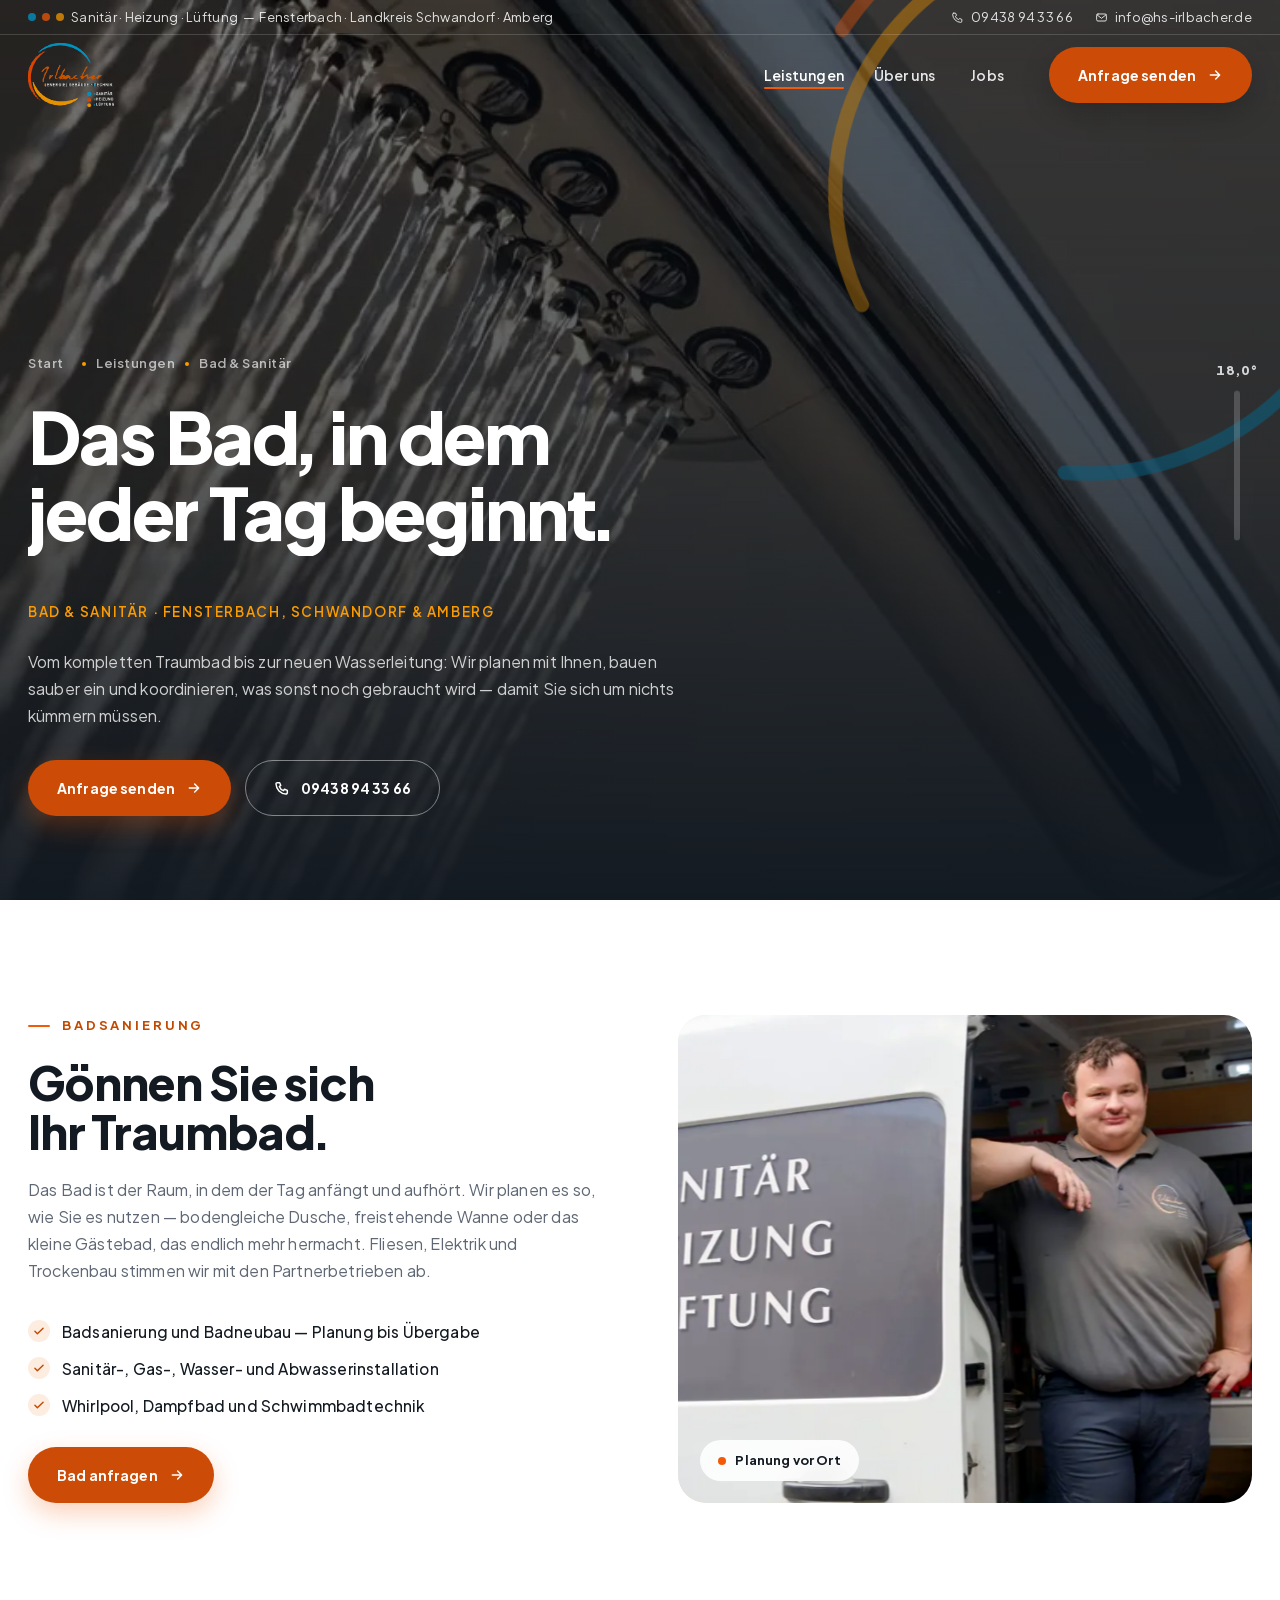
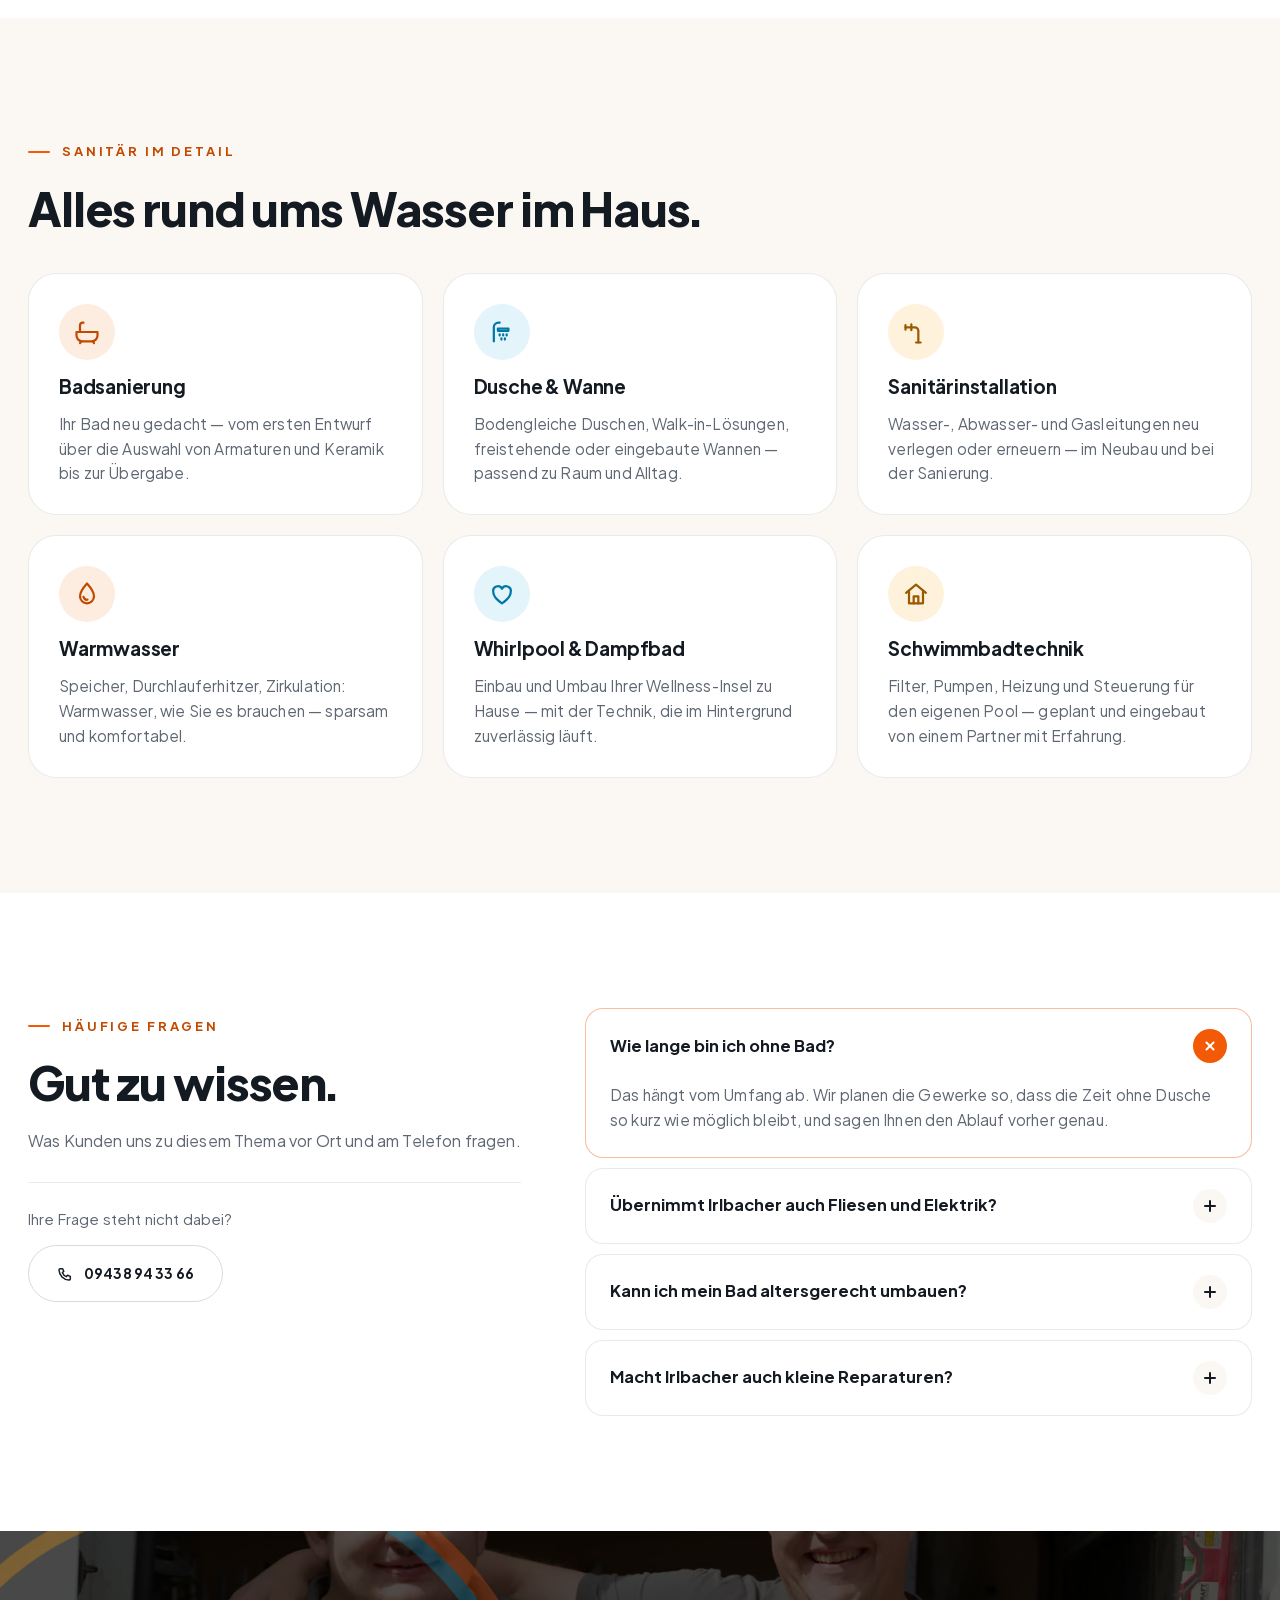
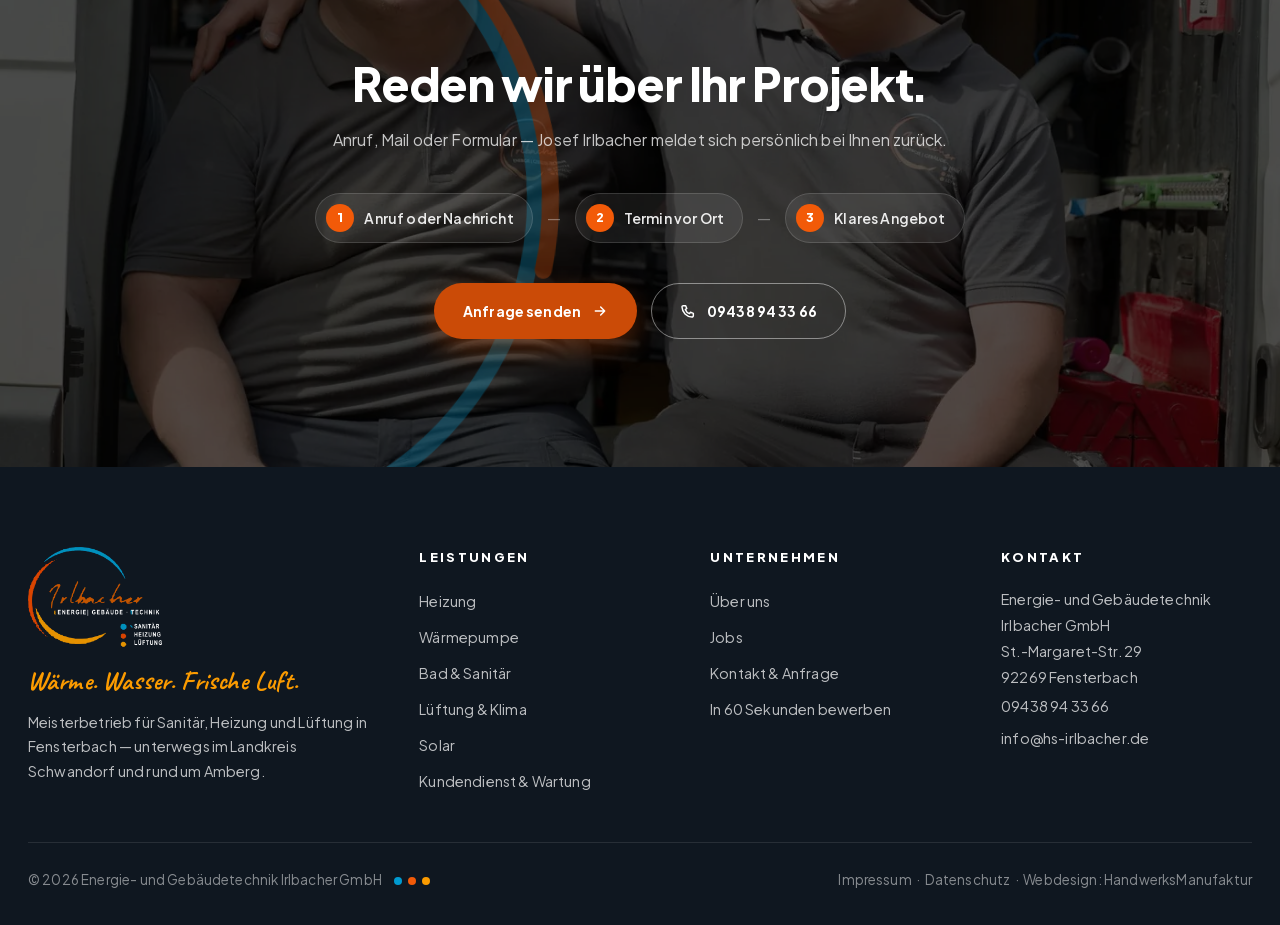
==== commit 3e706998: "Bildmaße ergänzt (CLS), img height:auto" ====
--- a/bad-sanitaer.html
+++ b/bad-sanitaer.html
@@ -32,7 +32,7 @@
     <div class="rechts"><a href="tel:+499438943366"><svg viewBox="0 0 24 24" aria-hidden="true" class=""><path d="M5 4h3.5l1.7 4.2-2.2 1.6a10 10 0 0 0 6.2 6.2l1.6-2.2L20 15.5V19a2 2 0 0 1-2.1 2A15.5 15.5 0 0 1 3 6.1 2 2 0 0 1 5 4z"/></svg>09438 94 33 66</a><a href="mailto:info@hs-irlbacher.de"><svg viewBox="0 0 24 24" aria-hidden="true" class=""><rect x="3" y="5.5" width="18" height="13" rx="2.5"/><path d="m3.5 7 8.5 6.5L20.5 7"/></svg>info@hs-irlbacher.de</a></div>
   </div></div>
   <div class="wrap kopf">
-    <a class="logo" href="./" aria-label="Energie- und Gebäudetechnik Irlbacher GmbH — Startseite"><img decoding="async" class="hell" src="assets/opt/img-logo-hell-480.webp" alt="" aria-hidden="true"><img decoding="async" class="dunkel" src="assets/opt/img-logo-480.webp" alt="Irlbacher — Energie · Gebäude · Technik, Fensterbach"></a>
+    <a class="logo" href="./" aria-label="Energie- und Gebäudetechnik Irlbacher GmbH — Startseite"><img decoding="async" class="hell" src="assets/opt/img-logo-hell-480.webp" alt="" aria-hidden="true" width="480" height="358"><img decoding="async" class="dunkel" src="assets/opt/img-logo-480.webp" alt="Irlbacher — Energie · Gebäude · Technik, Fensterbach" width="480" height="358"></a>
     <nav class="haupt"><div class="hat-menu"><a href="leistungen" class="aktiv">Leistungen</a><div class="drop"><div class="drop-innen"><a href="heizung"><svg viewBox="0 0 24 24" aria-hidden="true" class=""><g class="flamme"><path d="M12 3c1.2 3.2 4.5 4.8 4.5 9.3A4.5 4.5 0 0 1 7.5 12.3c0-2.2 1.1-3.3 1.3-3.6.1 1.4.8 2.5 2 2.7C10.4 8.6 10 5.8 12 3z"/></g><path d="M10.6 16.4c0 1.2.6 2 1.4 2s1.4-.8 1.4-2c0-1-.9-1.9-1.4-2.6-.5.7-1.4 1.6-1.4 2.6z"/></svg><span>Heizung</span></a><a href="waermepumpe"><svg viewBox="0 0 24 24" aria-hidden="true" class=""><path d="M10 4.5a2 2 0 0 1 4 0v9.2a4 4 0 1 1-4 0z"/><path d="M12 9v6.5"/><circle cx="12" cy="17" r="1"/></svg><span>Wärmepumpe</span></a><a href="bad-sanitaer"><svg viewBox="0 0 24 24" aria-hidden="true" class=""><path d="M12 3s6 6.6 6 11a6 6 0 0 1-12 0c0-4.4 6-11 6-11z"/><path class="welle" d="M9 14.5c.6 1.8 2 2.6 3.4 2.4"/></svg><span>Bad &amp; Sanitär</span></a><a href="lueftung-klima"><svg viewBox="0 0 24 24" aria-hidden="true" class=""><path class="luft" d="M3 8h11.5a2.75 2.75 0 1 0-2.6-3.6"/><path class="luft" d="M3 12.5h15.5a2.75 2.75 0 1 1-2.6 3.6"/><path class="luft" d="M3 17h8"/></svg><span>Lüftung &amp; Klima</span></a><a href="solar"><svg viewBox="0 0 24 24" aria-hidden="true" class=""><circle cx="12" cy="12" r="4"/><path d="M12 2.5v2.2M12 19.3v2.2M2.5 12h2.2M19.3 12h2.2M5.3 5.3l1.5 1.5M17.2 17.2l1.5 1.5M5.3 18.7l1.5-1.5M17.2 6.8l1.5-1.5"/></svg><span>Solar</span></a><a href="kundendienst-wartung"><svg viewBox="0 0 24 24" aria-hidden="true" class=""><path d="M14.5 6.5a4 4 0 0 0-5.3 4.9L3 17.6 6.4 21l6.2-6.2a4 4 0 0 0 4.9-5.3l-2.7 2.7-2-2 2.7-2.7z"/></svg><span>Kundendienst &amp; Wartung</span></a><a class="drop-alle" href="leistungen">Alle Leistungen <svg viewBox="0 0 24 24" aria-hidden="true" class=""><path d="M5 12h14M13 6l6 6-6 6"/></svg></a></div></div></div><a href="ueber-uns">Über uns</a><a href="jobs">Jobs</a></nav>
     <button class="menu-knopf" aria-label="Menü" aria-expanded="false"><span></span><span></span></button>
     <a class="btn btn-orange" href="kontakt"><span>Anfrage senden</span><svg viewBox="0 0 24 24" aria-hidden="true" class=""><path d="M5 12h14M13 6l6 6-6 6"/></svg></a>
@@ -52,7 +52,7 @@
 
 <section><div class="wrap duo">
   <div class="rev"><span class="kicker">Badsanierung</span><h2>Gönnen Sie sich Ihr&nbsp;Traumbad.</h2><p class="sub" style="margin-bottom:14px">Das Bad ist der Raum, in dem der Tag anfängt und aufhört. Wir planen es so, wie Sie es nutzen — bodengleiche Dusche, freistehende Wanne oder das kleine Gästebad, das endlich mehr hermacht. Fliesen, Elektrik und Trockenbau stimmen wir mit den Partnerbetrieben ab.</p><ul class="haken"><li><svg viewBox="0 0 24 24" aria-hidden="true" class=""><path d="m5 12.5 4.2 4.2L19 7.2"/></svg>Badsanierung und Badneubau — Planung bis Übergabe</li><li><svg viewBox="0 0 24 24" aria-hidden="true" class=""><path d="m5 12.5 4.2 4.2L19 7.2"/></svg>Sanitär-, Gas-, Wasser- und Abwasserinstallation</li><li><svg viewBox="0 0 24 24" aria-hidden="true" class=""><path d="m5 12.5 4.2 4.2L19 7.2"/></svg>Whirlpool, Dampfbad und Schwimmbadtechnik</li></ul><div><a class="btn btn-orange" href="kontakt"><span>Bad anfragen</span><svg viewBox="0 0 24 24" aria-hidden="true" class=""><path d="M5 12h14M13 6l6 6-6 6"/></svg></a></div></div>
-  <div class="duo-bild rev iris para"><div class="duo-marke"><i></i>Planung vor Ort</div><img decoding="async" srcset="assets/opt/img-van-tuer-640.webp 640w, assets/opt/img-van-tuer-960.webp 960w, assets/opt/img-van-tuer-1400.webp 1400w" sizes="(max-width: 760px) 100vw, 70vw" class="foto" src="assets/opt/img-van-tuer-1400.webp" alt="Matthias Zenger am Firmenwagen mit Sanitär-, Heizung- und Lüftung-Beschriftung — Irlbacher GmbH, Fensterbach"></div>
+  <div class="duo-bild rev iris para"><div class="duo-marke"><i></i>Planung vor Ort</div><img decoding="async" srcset="assets/opt/img-van-tuer-640.webp 640w, assets/opt/img-van-tuer-960.webp 960w, assets/opt/img-van-tuer-1400.webp 1400w" sizes="(max-width: 760px) 100vw, 70vw" class="foto" src="assets/opt/img-van-tuer-1400.webp" alt="Matthias Zenger am Firmenwagen mit Sanitär-, Heizung- und Lüftung-Beschriftung — Irlbacher GmbH, Fensterbach" width="1400" height="933"></div>
 </div></section>
 <section class="creme"><div class="wrap">
   <div class="rev" style="max-width:62ch;margin-bottom:40px"><span class="kicker">Sanitär im Detail</span><h2>Alles rund ums Wasser im&nbsp;Haus.</h2></div>
@@ -80,7 +80,7 @@
   <div class="wrap">
     <div class="footer-raster">
       <div>
-        <div class="footer-logo"><img fetchpriority="low" decoding="async" src="assets/opt/img-logo-hell-480.webp" alt="Energie- und Gebäudetechnik Irlbacher GmbH"></div>
+        <div class="footer-logo"><img fetchpriority="low" decoding="async" src="assets/opt/img-logo-hell-480.webp" alt="Energie- und Gebäudetechnik Irlbacher GmbH" width="480" height="358"></div>
         <div class="footer-claim">Wärme. Wasser. Frische Luft.</div>
         <p class="footer-text">Meisterbetrieb für Sanitär, Heizung und Lüftung in Fensterbach — unterwegs im Landkreis Schwandorf und rund um Amberg.</p>
       </div>
--- a/styles.css
+++ b/styles.css
@@ -22,7 +22,7 @@
 *{margin:0;padding:0;box-sizing:border-box}
 html{scroll-behavior:smooth;-webkit-text-size-adjust:100%;overflow-x:clip}
 body{font-family:'Plus Jakarta Sans',system-ui,-apple-system,sans-serif;color:var(--text);background:var(--weiss);line-height:1.6;-webkit-font-smoothing:antialiased;overflow-x:clip}
-img,video{max-width:100%;display:block}
+img,video{max-width:100%;display:block}img{height:auto}
 a{color:inherit;text-decoration:none}
 button{font:inherit;cursor:pointer;border:none;background:none;color:inherit}
 .wrap{width:100%;max-width:var(--breite);margin:0 auto;padding:0 28px}
@@ -254,7 +254,10 @@
 .rohr .grund{stroke:rgba(20,26,34,.08)}
 .rohr .fluss{stroke:url(#fluss-verlauf);stroke-dasharray:var(--len,1000);stroke-dashoffset:calc(var(--len,1000) * (1 - var(--p,0)));transition:stroke-dashoffset .1s linear}
 .schritte{display:grid;gap:clamp(40px,6vw,80px);position:relative;z-index:1}
-.schritt{display:grid;grid-template-columns:1fr 120px 1fr;align-items:center;gap:0}
+.schritt{display:grid;grid-template-columns:1fr 120px 1fr;align-items:stretch;gap:0}
+.schritt>*{grid-row:1}
+.schritt .ventil{align-self:center}
+.schritt-karte{display:flex;flex-direction:column;justify-content:center;align-items:flex-start}
 .schritt-karte{background:#fff;border:var(--kante);border-radius:var(--r);padding:32px 34px;box-shadow:0 20px 50px -30px rgba(20,26,34,.18);transition:transform var(--ueb),box-shadow var(--ueb)}
 .schritt:nth-child(odd) .schritt-karte{grid-column:1}
 .schritt:nth-child(even) .schritt-karte{grid-column:3}
@@ -270,7 +273,8 @@
 
 /* ---------- Statement: Wort für Wort beim Scrollen ---------- */
 .statement{position:relative;overflow:hidden;background:var(--nacht);min-height:clamp(420px,62vh,640px);display:flex;align-items:center;--p:0}
-.statement-bg{position:absolute;inset:0;background-size:cover;background-position:center 30%;filter:saturate(.8) brightness(.38);transform:translate3d(0,calc((var(--p) - .5) * -90px),0) scale(1.18);will-change:transform}
+.statement-bg{position:absolute;inset:0;background-size:cover;background-position:center 30%;filter:saturate(.8) brightness(.3);transform:translate3d(0,calc((var(--p) - .5) * -90px),0) scale(1.18);will-change:transform}
+.statement::before{content:"";position:absolute;inset:0;z-index:1;background:linear-gradient(rgba(15,23,32,.45),rgba(15,23,32,.55))}
 .statement .wrap{position:relative;z-index:2;text-align:center}
 .statement h2{color:#fff;max-width:24ch;margin:0 auto;font-size:clamp(28px,4.2vw,58px)}
 .statement h2 i{font-style:normal;opacity:clamp(.14, var(--p) * var(--n,8) - var(--i,0), 1)} /* Skill scroll-text: Ruhe blass wie am Anfang (Noah, 22.09.2026 abends), Wort i voll bei p·n ≥ i+1 */
@@ -533,7 +537,7 @@
 
 /* ---------- Footer ---------- */
 footer{background:var(--nacht);color:rgba(255,255,255,.72);padding:80px 0 34px;position:relative;overflow:hidden}
-footer .ring{right:-220px;top:-220px;width:620px;height:620px;opacity:.16}
+footer .ring{right:-560px;top:-120px;width:620px;height:620px;opacity:.1;z-index:0}
 footer .wrap{position:relative;z-index:1}
 .footer-raster{display:grid;grid-template-columns:1.4fr 1fr 1fr 1fr;gap:40px;padding-bottom:44px;border-bottom:var(--kante-dunkel)}
 .footer-logo img{height:100px;width:auto;margin-bottom:20px}
@@ -646,7 +650,7 @@
   .jobs-band .bild{min-height:300px;order:-1}
   .jobs-band .bild::after{background:linear-gradient(to top,var(--nacht) 0%,transparent 40%)}
   .stelle .bild{min-height:280px;order:-1}
-  .hero .ring{right:-40vw;width:110vw;height:110vw;opacity:.45}
+  .hero .ring{right:-78vw;top:30%;width:100vw;height:100vw;opacity:.4}
   .tag-punkte{grid-template-columns:repeat(2,1fr);gap:22px}
   .tag-linie{display:none}
   .tag-punkt i{margin-top:0}
@@ -680,6 +684,7 @@
   .tag-punkte{grid-template-columns:1fr}
   .cookie{left:12px;right:12px;bottom:12px;max-width:none;flex-direction:column;align-items:flex-start}
   .info-karte .ring{display:none}
+  footer .ring{display:none}
   .topbar .rechts{gap:14px}
   .topbar span,.topbar a{font-size:13px}
 }
@@ -696,3 +701,43 @@
 
 /* ── Stil-Check 22.09.2026: eine Familie, ein Radius (system/apps/audit/stil_pruefen.mjs) ── */
 div.cookie{border-radius:28px !important}   /* Karten: 18 → 28 */
+
+/* ---------- Apple-Regeln (21.10.2026, Helena) — helena_apple_regeln.py muss über alle Seiten 0 Verstöße zeigen ----------
+   Vorher 1.546 Verstöße (Prüfer lief nie über diese Seite). Bewegung ≤ .4 s (Bilder ≤ .6 s), Druck-Feedback auf jedem
+   Klickziel, kleine Schrift mit positivem Tracking, große Schrift eng gesetzt, Tippziele ≥ 44 px, Kacheln antworten auf Hover. */
+:root{--feder:.4s cubic-bezier(.16,1,.3,1)}
+.rev{transition-duration:.4s,.4s}
+.rev-1{transition-delay:.05s}.rev-2{transition-delay:.1s}.rev-3{transition-delay:.15s}.rev-4{transition-delay:.2s}
+.iris{transition-duration:.4s}
+.faq-antwort{transition-duration:.35s}
+.ventil{transition-duration:.3s}
+.thermo{transition-duration:.4s}
+.hand-kicker svg path{transition-duration:.4s;transition-delay:.15s}
+.menu-flaeche a{transition-duration:.35s;line-height:1.15}
+.kachel img{transition-duration:.6s}
+.intro-kreis{transition-duration:.4s}
+/* Hero-Zoom: langsames Ausrollen als Animation beim Laden statt als 14-s-Übergang (reduced-motion schaltet es oben ab) */
+.hero-medien img{transition:none;transform:scale(1);animation:hero-zoom 14s cubic-bezier(.2,.6,.3,1) both}
+@keyframes hero-zoom{from{transform:scale(1.1)}to{transform:scale(1)}}
+/* Druck-Feedback: Links dimmen beim Antippen, Flächen drücken sich ein (eigene Regeln oben bleiben) */
+a:active,button:active,summary:active,[role=button]:active{opacity:.7;transition-duration:.1s;transition-delay:0s}
+/* Tracking: kleine Schrift leicht geöffnet, große Schrift eng */
+body{letter-spacing:.01em}
+.hand-kicker,.zitat{letter-spacing:-.01em}
+/* Tippziele: kurze Menüpunkte bekommen die volle Breite von 44 px */
+nav.haupt a{min-width:44px;justify-content:center}
+/* Hover-Antwort für Kennzahlen und Ablauf-Schritte */
+.zahl{transition:color var(--ueb)}
+.zahl:hover,.zahl-kachel:hover .zahl{color:var(--gelb)}
+.schritt:hover{--schritt-an:1}
+.schritt .ventil:not(.an){transform:scale(calc(1 + var(--schritt-an,0) * .08))}
+.lauf-item img,.karte-bild img,.person .bild img{transition-duration:.6s}
+.gewerk-wahl span,.handy-ton span{letter-spacing:.01em}
+.person.du .bild b{letter-spacing:-.02em;line-height:1}
+.menu-flaeche a{min-width:44px}
+.mob-leistungen a{min-height:44px;display:flex;align-items:center}
+.krumen a{min-width:44px}
+.topbar .rechts a{display:inline-flex;align-items:center;min-height:44px;margin:-12px 0}
+.info-zeile a{display:inline-flex;align-items:center;min-height:44px;margin:-11px 0}
+/* Satzzeichen in Überschriften: heranziehen, sonst wirkt „Heizung ,“ abgesetzt (main.js setzt .satz) */
+.wort .satz{margin-left:-.08em}
